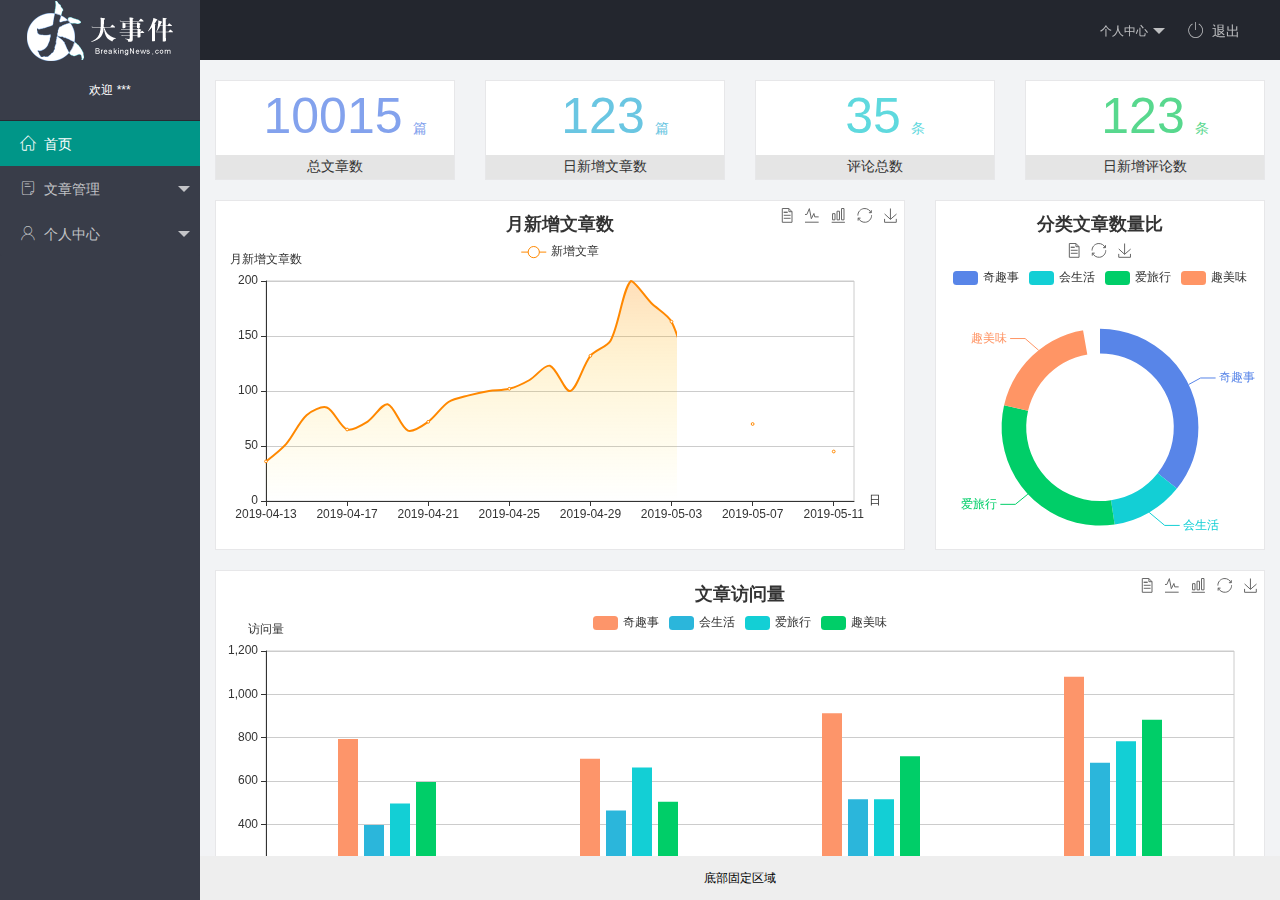
==== index.html @ 22b5d26d "完善了index.html" ====
<!DOCTYPE html>
<html lang="en">

<head>
    <meta charset="UTF-8" />
    <meta http-equiv="X-UA-Compatible" content="IE=edge" />
    <meta name="viewport" content="width=device-width, initial-scale=1.0" />
    <title>Document</title>
    <link rel="stylesheet" href="/assets/lib/layui/css/layui.css" />
    <link rel="stylesheet" href="./assets/css/index.css">
    <link rel="stylesheet" href="./assets/fonts/iconfont.css">
</head>

<body>
    <div class="layui-layout layui-layout-admin">
        <div class="layui-header">
            <div class="layui-logo layui-hide-xs layui-bg-black">
                <img src="/assets/images/logo.png" alt="" />
            </div>

            <ul class="layui-nav layui-layout-right">
                <li class="layui-nav-item layui-hide layui-show-md-inline-block">
                    
                    <!-- 右侧导航栏上面头像 -->
                    <a href="javascript:;" class="userinfo">
                        <!-- <img src="http://t.cn/RCzsdCq" class="layui-nav-img" />
                        <span class="text-avatar">A</span> -->
                        个人中心
                    </a>
                    <dl class="layui-nav-child">
                        <dd><a href="">基本资料</a></dd>
                        <dd><a href="">更换头像</a></dd>
                        <dd><a href="">重置密码</a></dd>
                    </dl>
                </li>

                <li class="layui-nav-item" lay-header-event="menuRight" lay-unselect>
                    <a href="javascript:;" id="btnLogout"><span class="iconfont icon-tuichu"></span>退出</a>
                </li>
            </ul>
        </div>

        <div class="layui-side layui-bg-black">
            <div class="layui-side-scroll">
                <!-- 左侧侧边栏上面头像 -->
                <div class="userinfo">
                    <!-- <img src="http://t.cn/RCzsdCq" class="layui-nav-img" /> -->
                    <!-- <span class="text-avatar">A</span> -->
                    <span id="welcome">欢迎 ***</span>
                </div>
                <!-- 左侧导航区域（可配合layui已有的垂直导航） -->
                <ul class="layui-nav layui-nav-tree" lay-shrink="all">
                    <li class="layui-nav-item layui-this">
                        <a href="/home/dashboard.html" target="fm"><span class="iconfont icon-home"></span>首页</a>
                    </li>
                    <li class="layui-nav-item">
                        <a class="" href="javascript:;"><span class="iconfont icon-16"></span>文章管理</a>
                        <dl class="layui-nav-child">
                            <dd><a href="javascript:;"><i class="layui-icon layui-icon-app"></i>文章类别</a></dd>
                            <dd><a href="javascript:;"><i class="layui-icon layui-icon-app"></i>文章列表</a></dd>
                            <dd><a href="javascript:;"><i class="layui-icon layui-icon-app"></i>发布文章</a></dd>
                        </dl>
                    </li>
                    <li class="layui-nav-item">
                        <a href="javascript:;"><span class="iconfont icon-user"></span>个人中心</a>
                        <dl class="layui-nav-child">
                            <dd><a href="javascript:;"><i class="layui-icon layui-icon-app"></i>基本资料</a></dd>
                            <dd><a href="javascript:;"><i class="layui-icon layui-icon-app"></i>更换头像</a></dd>
                            <dd><a href="javascript:;"><i class="layui-icon layui-icon-app"></i>重置密码</a></dd>
                        </dl>
                    </li>
                </ul>
            </div>
        </div>

        <div class="layui-body">
            <!-- 内容主体区域 -->
            <iframe name="fm" src="/home/dashboard.html" frameborder="0"></iframe>
        </div>

        <div class="layui-footer">
            <!-- 底部固定区域 -->
            底部固定区域
        </div>
    </div>
    <script src="/assets/lib/layui/layui.all.js"></script>
    <!-- 导入 jQuery -->
    <script src="/assets/lib/jquery.js"></script>
    
    <!-- 导入自己封装的 baseAPI -->
    <script src="/assets/js/baseAPI.js"></script>
    
    <!-- 导入自己的 js 文件 -->
    <script src="/assets/js/index.js"></script>
</body>

</html>
---- assets/lib/layui/css/layui.css ----
/** layui-v2.5.5 MIT License By https://www.layui.com */
 .layui-inline,img{display:inline-block;vertical-align:middle}h1,h2,h3,h4,h5,h6{font-weight:400}.layui-edge,.layui-header,.layui-inline,.layui-main{position:relative}.layui-body,.layui-edge,.layui-elip{overflow:hidden}.layui-btn,.layui-edge,.layui-inline,img{vertical-align:middle}.layui-btn,.layui-disabled,.layui-icon,.layui-unselect{-moz-user-select:none;-webkit-user-select:none;-ms-user-select:none}.layui-elip,.layui-form-checkbox span,.layui-form-pane .layui-form-label{text-overflow:ellipsis;white-space:nowrap}.layui-breadcrumb,.layui-tree-btnGroup{visibility:hidden}blockquote,body,button,dd,div,dl,dt,form,h1,h2,h3,h4,h5,h6,input,li,ol,p,pre,td,textarea,th,ul{margin:0;padding:0;-webkit-tap-highlight-color:rgba(0,0,0,0)}a:active,a:hover{outline:0}img{border:none}li{list-style:none}table{border-collapse:collapse;border-spacing:0}h4,h5,h6{font-size:100%}button,input,optgroup,option,select,textarea{font-family:inherit;font-size:inherit;font-style:inherit;font-weight:inherit;outline:0}pre{white-space:pre-wrap;white-space:-moz-pre-wrap;white-space:-pre-wrap;white-space:-o-pre-wrap;word-wrap:break-word}body{line-height:24px;font:14px Helvetica Neue,Helvetica,PingFang SC,Tahoma,Arial,sans-serif}hr{height:1px;margin:10px 0;border:0;clear:both}a{color:#333;text-decoration:none}a:hover{color:#777}a cite{font-style:normal;*cursor:pointer}.layui-border-box,.layui-border-box *{box-sizing:border-box}.layui-box,.layui-box *{box-sizing:content-box}.layui-clear{clear:both;*zoom:1}.layui-clear:after{content:'\20';clear:both;*zoom:1;display:block;height:0}.layui-inline{*display:inline;*zoom:1}.layui-edge{display:inline-block;width:0;height:0;border-width:6px;border-style:dashed;border-color:transparent}.layui-edge-top{top:-4px;border-bottom-color:#999;border-bottom-style:solid}.layui-edge-right{border-left-color:#999;border-left-style:solid}.layui-edge-bottom{top:2px;border-top-color:#999;border-top-style:solid}.layui-edge-left{border-right-color:#999;border-right-style:solid}.layui-disabled,.layui-disabled:hover{color:#d2d2d2!important;cursor:not-allowed!important}.layui-circle{border-radius:100%}.layui-show{display:block!important}.layui-hide{display:none!important}@font-face{font-family:layui-icon;src:url(../font/iconfont.eot?v=250);src:url(../font/iconfont.eot?v=250#iefix) format('embedded-opentype'),url(../font/iconfont.woff2?v=250) format('woff2'),url(../font/iconfont.woff?v=250) format('woff'),url(../font/iconfont.ttf?v=250) format('truetype'),url(../font/iconfont.svg?v=250#layui-icon) format('svg')}.layui-icon{font-family:layui-icon!important;font-size:16px;font-style:normal;-webkit-font-smoothing:antialiased;-moz-osx-font-smoothing:grayscale}.layui-icon-reply-fill:before{content:"\e611"}.layui-icon-set-fill:before{content:"\e614"}.layui-icon-menu-fill:before{content:"\e60f"}.layui-icon-search:before{content:"\e615"}.layui-icon-share:before{content:"\e641"}.layui-icon-set-sm:before{content:"\e620"}.layui-icon-engine:before{content:"\e628"}.layui-icon-close:before{content:"\1006"}.layui-icon-close-fill:before{content:"\1007"}.layui-icon-chart-screen:before{content:"\e629"}.layui-icon-star:before{content:"\e600"}.layui-icon-circle-dot:before{content:"\e617"}.layui-icon-chat:before{content:"\e606"}.layui-icon-release:before{content:"\e609"}.layui-icon-list:before{content:"\e60a"}.layui-icon-chart:before{content:"\e62c"}.layui-icon-ok-circle:before{content:"\1005"}.layui-icon-layim-theme:before{content:"\e61b"}.layui-icon-table:before{content:"\e62d"}.layui-icon-right:before{content:"\e602"}.layui-icon-left:before{content:"\e603"}.layui-icon-cart-simple:before{content:"\e698"}.layui-icon-face-cry:before{content:"\e69c"}.layui-icon-face-smile:before{content:"\e6af"}.layui-icon-survey:before{content:"\e6b2"}.layui-icon-tree:before{content:"\e62e"}.layui-icon-upload-circle:before{content:"\e62f"}.layui-icon-add-circle:before{content:"\e61f"}.layui-icon-download-circle:before{content:"\e601"}.layui-icon-templeate-1:before{content:"\e630"}.layui-icon-util:before{content:"\e631"}.layui-icon-face-surprised:before{content:"\e664"}.layui-icon-edit:before{content:"\e642"}.layui-icon-speaker:before{content:"\e645"}.layui-icon-down:before{content:"\e61a"}.layui-icon-file:before{content:"\e621"}.layui-icon-layouts:before{content:"\e632"}.layui-icon-rate-half:before{content:"\e6c9"}.layui-icon-add-circle-fine:before{content:"\e608"}.layui-icon-prev-circle:before{content:"\e633"}.layui-icon-read:before{content:"\e705"}.layui-icon-404:before{content:"\e61c"}.layui-icon-carousel:before{content:"\e634"}.layui-icon-help:before{content:"\e607"}.layui-icon-code-circle:before{content:"\e635"}.layui-icon-water:before{content:"\e636"}.layui-icon-username:before{content:"\e66f"}.layui-icon-find-fill:before{content:"\e670"}.layui-icon-about:before{content:"\e60b"}.layui-icon-location:before{content:"\e715"}.layui-icon-up:before{content:"\e619"}.layui-icon-pause:before{content:"\e651"}.layui-icon-date:before{content:"\e637"}.layui-icon-layim-uploadfile:before{content:"\e61d"}.layui-icon-delete:before{content:"\e640"}.layui-icon-play:before{content:"\e652"}.layui-icon-top:before{content:"\e604"}.layui-icon-friends:before{content:"\e612"}.layui-icon-refresh-3:before{content:"\e9aa"}.layui-icon-ok:before{content:"\e605"}.layui-icon-layer:before{content:"\e638"}.layui-icon-face-smile-fine:before{content:"\e60c"}.layui-icon-dollar:before{content:"\e659"}.layui-icon-group:before{content:"\e613"}.layui-icon-layim-download:before{content:"\e61e"}.layui-icon-picture-fine:before{content:"\e60d"}.layui-icon-link:before{content:"\e64c"}.layui-icon-diamond:before{content:"\e735"}.layui-icon-log:before{content:"\e60e"}.layui-icon-rate-solid:before{content:"\e67a"}.layui-icon-fonts-del:before{content:"\e64f"}.layui-icon-unlink:before{content:"\e64d"}.layui-icon-fonts-clear:before{content:"\e639"}.layui-icon-triangle-r:before{content:"\e623"}.layui-icon-circle:before{content:"\e63f"}.layui-icon-radio:before{content:"\e643"}.layui-icon-align-center:before{content:"\e647"}.layui-icon-align-right:before{content:"\e648"}.layui-icon-align-left:before{content:"\e649"}.layui-icon-loading-1:before{content:"\e63e"}.layui-icon-return:before{content:"\e65c"}.layui-icon-fonts-strong:before{content:"\e62b"}.layui-icon-upload:before{content:"\e67c"}.layui-icon-dialogue:before{content:"\e63a"}.layui-icon-video:before{content:"\e6ed"}.layui-icon-headset:before{content:"\e6fc"}.layui-icon-cellphone-fine:before{content:"\e63b"}.layui-icon-add-1:before{content:"\e654"}.layui-icon-face-smile-b:before{content:"\e650"}.layui-icon-fonts-html:before{content:"\e64b"}.layui-icon-form:before{content:"\e63c"}.layui-icon-cart:before{content:"\e657"}.layui-icon-camera-fill:before{content:"\e65d"}.layui-icon-tabs:before{content:"\e62a"}.layui-icon-fonts-code:before{content:"\e64e"}.layui-icon-fire:before{content:"\e756"}.layui-icon-set:before{content:"\e716"}.layui-icon-fonts-u:before{content:"\e646"}.layui-icon-triangle-d:before{content:"\e625"}.layui-icon-tips:before{content:"\e702"}.layui-icon-picture:before{content:"\e64a"}.layui-icon-more-vertical:before{content:"\e671"}.layui-icon-flag:before{content:"\e66c"}.layui-icon-loading:before{content:"\e63d"}.layui-icon-fonts-i:before{content:"\e644"}.layui-icon-refresh-1:before{content:"\e666"}.layui-icon-rmb:before{content:"\e65e"}.layui-icon-home:before{content:"\e68e"}.layui-icon-user:before{content:"\e770"}.layui-icon-notice:before{content:"\e667"}.layui-icon-login-weibo:before{content:"\e675"}.layui-icon-voice:before{content:"\e688"}.layui-icon-upload-drag:before{content:"\e681"}.layui-icon-login-qq:before{content:"\e676"}.layui-icon-snowflake:before{content:"\e6b1"}.layui-icon-file-b:before{content:"\e655"}.layui-icon-template:before{content:"\e663"}.layui-icon-auz:before{content:"\e672"}.layui-icon-console:before{content:"\e665"}.layui-icon-app:before{content:"\e653"}.layui-icon-prev:before{content:"\e65a"}.layui-icon-website:before{content:"\e7ae"}.layui-icon-next:before{content:"\e65b"}.layui-icon-component:before{content:"\e857"}.layui-icon-more:before{content:"\e65f"}.layui-icon-login-wechat:before{content:"\e677"}.layui-icon-shrink-right:before{content:"\e668"}.layui-icon-spread-left:before{content:"\e66b"}.layui-icon-camera:before{content:"\e660"}.layui-icon-note:before{content:"\e66e"}.layui-icon-refresh:before{content:"\e669"}.layui-icon-female:before{content:"\e661"}.layui-icon-male:before{content:"\e662"}.layui-icon-password:before{content:"\e673"}.layui-icon-senior:before{content:"\e674"}.layui-icon-theme:before{content:"\e66a"}.layui-icon-tread:before{content:"\e6c5"}.layui-icon-praise:before{content:"\e6c6"}.layui-icon-star-fill:before{content:"\e658"}.layui-icon-rate:before{content:"\e67b"}.layui-icon-template-1:before{content:"\e656"}.layui-icon-vercode:before{content:"\e679"}.layui-icon-cellphone:before{content:"\e678"}.layui-icon-screen-full:before{content:"\e622"}.layui-icon-screen-restore:before{content:"\e758"}.layui-icon-cols:before{content:"\e610"}.layui-icon-export:before{content:"\e67d"}.layui-icon-print:before{content:"\e66d"}.layui-icon-slider:before{content:"\e714"}.layui-icon-addition:before{content:"\e624"}.layui-icon-subtraction:before{content:"\e67e"}.layui-icon-service:before{content:"\e626"}.layui-icon-transfer:before{content:"\e691"}.layui-main{width:1140px;margin:0 auto}.layui-header{z-index:1000;height:60px}.layui-header a:hover{transition:all .5s;-webkit-transition:all .5s}.layui-side{position:fixed;left:0;top:0;bottom:0;z-index:999;width:200px;overflow-x:hidden}.layui-side-scroll{position:relative;width:220px;height:100%;overflow-x:hidden}.layui-body{position:absolute;left:200px;right:0;top:0;bottom:0;z-index:998;width:auto;overflow-y:auto;box-sizing:border-box}.layui-layout-body{overflow:hidden}.layui-layout-admin .layui-header{background-color:#23262E}.layui-layout-admin .layui-side{top:60px;width:200px;overflow-x:hidden}.layui-layout-admin .layui-body{position:fixed;top:60px;bottom:44px}.layui-layout-admin .layui-main{width:auto;margin:0 15px}.layui-layout-admin .layui-footer{position:fixed;left:200px;right:0;bottom:0;height:44px;line-height:44px;padding:0 15px;background-color:#eee}.layui-layout-admin .layui-logo{position:absolute;left:0;top:0;width:200px;height:100%;line-height:60px;text-align:center;color:#009688;font-size:16px}.layui-layout-admin .layui-header .layui-nav{background:0 0}.layui-layout-left{position:absolute!important;left:200px;top:0}.layui-layout-right{position:absolute!important;right:0;top:0}.layui-container{position:relative;margin:0 auto;padding:0 15px;box-sizing:border-box}.layui-fluid{position:relative;margin:0 auto;padding:0 15px}.layui-row:after,.layui-row:before{content:'';display:block;clear:both}.layui-col-lg1,.layui-col-lg10,.layui-col-lg11,.layui-col-lg12,.layui-col-lg2,.layui-col-lg3,.layui-col-lg4,.layui-col-lg5,.layui-col-lg6,.layui-col-lg7,.layui-col-lg8,.layui-col-lg9,.layui-col-md1,.layui-col-md10,.layui-col-md11,.layui-col-md12,.layui-col-md2,.layui-col-md3,.layui-col-md4,.layui-col-md5,.layui-col-md6,.layui-col-md7,.layui-col-md8,.layui-col-md9,.layui-col-sm1,.layui-col-sm10,.layui-col-sm11,.layui-col-sm12,.layui-col-sm2,.layui-col-sm3,.layui-col-sm4,.layui-col-sm5,.layui-col-sm6,.layui-col-sm7,.layui-col-sm8,.layui-col-sm9,.layui-col-xs1,.layui-col-xs10,.layui-col-xs11,.layui-col-xs12,.layui-col-xs2,.layui-col-xs3,.layui-col-xs4,.layui-col-xs5,.layui-col-xs6,.layui-col-xs7,.layui-col-xs8,.layui-col-xs9{position:relative;display:block;box-sizing:border-box}.layui-col-xs1,.layui-col-xs10,.layui-col-xs11,.layui-col-xs12,.layui-col-xs2,.layui-col-xs3,.layui-col-xs4,.layui-col-xs5,.layui-col-xs6,.layui-col-xs7,.layui-col-xs8,.layui-col-xs9{float:left}.layui-col-xs1{width:8.33333333%}.layui-col-xs2{width:16.66666667%}.layui-col-xs3{width:25%}.layui-col-xs4{width:33.33333333%}.layui-col-xs5{width:41.66666667%}.layui-col-xs6{width:50%}.layui-col-xs7{width:58.33333333%}.layui-col-xs8{width:66.66666667%}.layui-col-xs9{width:75%}.layui-col-xs10{width:83.33333333%}.layui-col-xs11{width:91.66666667%}.layui-col-xs12{width:100%}.layui-col-xs-offset1{margin-left:8.33333333%}.layui-col-xs-offset2{margin-left:16.66666667%}.layui-col-xs-offset3{margin-left:25%}.layui-col-xs-offset4{margin-left:33.33333333%}.layui-col-xs-offset5{margin-left:41.66666667%}.layui-col-xs-offset6{margin-left:50%}.layui-col-xs-offset7{margin-left:58.33333333%}.layui-col-xs-offset8{margin-left:66.66666667%}.layui-col-xs-offset9{margin-left:75%}.layui-col-xs-offset10{margin-left:83.33333333%}.layui-col-xs-offset11{margin-left:91.66666667%}.layui-col-xs-offset12{margin-left:100%}@media screen and (max-width:768px){.layui-hide-xs{display:none!important}.layui-show-xs-block{display:block!important}.layui-show-xs-inline{display:inline!important}.layui-show-xs-inline-block{display:inline-block!important}}@media screen and (min-width:768px){.layui-container{width:750px}.layui-hide-sm{display:none!important}.layui-show-sm-block{display:block!important}.layui-show-sm-inline{display:inline!important}.layui-show-sm-inline-block{display:inline-block!important}.layui-col-sm1,.layui-col-sm10,.layui-col-sm11,.layui-col-sm12,.layui-col-sm2,.layui-col-sm3,.layui-col-sm4,.layui-col-sm5,.layui-col-sm6,.layui-col-sm7,.layui-col-sm8,.layui-col-sm9{float:left}.layui-col-sm1{width:8.33333333%}.layui-col-sm2{width:16.66666667%}.layui-col-sm3{width:25%}.layui-col-sm4{width:33.33333333%}.layui-col-sm5{width:41.66666667%}.layui-col-sm6{width:50%}.layui-col-sm7{width:58.33333333%}.layui-col-sm8{width:66.66666667%}.layui-col-sm9{width:75%}.layui-col-sm10{width:83.33333333%}.layui-col-sm11{width:91.66666667%}.layui-col-sm12{width:100%}.layui-col-sm-offset1{margin-left:8.33333333%}.layui-col-sm-offset2{margin-left:16.66666667%}.layui-col-sm-offset3{margin-left:25%}.layui-col-sm-offset4{margin-left:33.33333333%}.layui-col-sm-offset5{margin-left:41.66666667%}.layui-col-sm-offset6{margin-left:50%}.layui-col-sm-offset7{margin-left:58.33333333%}.layui-col-sm-offset8{margin-left:66.66666667%}.layui-col-sm-offset9{margin-left:75%}.layui-col-sm-offset10{margin-left:83.33333333%}.layui-col-sm-offset11{margin-left:91.66666667%}.layui-col-sm-offset12{margin-left:100%}}@media screen and (min-width:992px){.layui-container{width:970px}.layui-hide-md{display:none!important}.layui-show-md-block{display:block!important}.layui-show-md-inline{display:inline!important}.layui-show-md-inline-block{display:inline-block!important}.layui-col-md1,.layui-col-md10,.layui-col-md11,.layui-col-md12,.layui-col-md2,.layui-col-md3,.layui-col-md4,.layui-col-md5,.layui-col-md6,.layui-col-md7,.layui-col-md8,.layui-col-md9{float:left}.layui-col-md1{width:8.33333333%}.layui-col-md2{width:16.66666667%}.layui-col-md3{width:25%}.layui-col-md4{width:33.33333333%}.layui-col-md5{width:41.66666667%}.layui-col-md6{width:50%}.layui-col-md7{width:58.33333333%}.layui-col-md8{width:66.66666667%}.layui-col-md9{width:75%}.layui-col-md10{width:83.33333333%}.layui-col-md11{width:91.66666667%}.layui-col-md12{width:100%}.layui-col-md-offset1{margin-left:8.33333333%}.layui-col-md-offset2{margin-left:16.66666667%}.layui-col-md-offset3{margin-left:25%}.layui-col-md-offset4{margin-left:33.33333333%}.layui-col-md-offset5{margin-left:41.66666667%}.layui-col-md-offset6{margin-left:50%}.layui-col-md-offset7{margin-left:58.33333333%}.layui-col-md-offset8{margin-left:66.66666667%}.layui-col-md-offset9{margin-left:75%}.layui-col-md-offset10{margin-left:83.33333333%}.layui-col-md-offset11{margin-left:91.66666667%}.layui-col-md-offset12{margin-left:100%}}@media screen and (min-width:1200px){.layui-container{width:1170px}.layui-hide-lg{display:none!important}.layui-show-lg-block{display:block!important}.layui-show-lg-inline{display:inline!important}.layui-show-lg-inline-block{display:inline-block!important}.layui-col-lg1,.layui-col-lg10,.layui-col-lg11,.layui-col-lg12,.layui-col-lg2,.layui-col-lg3,.layui-col-lg4,.layui-col-lg5,.layui-col-lg6,.layui-col-lg7,.layui-col-lg8,.layui-col-lg9{float:left}.layui-col-lg1{width:8.33333333%}.layui-col-lg2{width:16.66666667%}.layui-col-lg3{width:25%}.layui-col-lg4{width:33.33333333%}.layui-col-lg5{width:41.66666667%}.layui-col-lg6{width:50%}.layui-col-lg7{width:58.33333333%}.layui-col-lg8{width:66.66666667%}.layui-col-lg9{width:75%}.layui-col-lg10{width:83.33333333%}.layui-col-lg11{width:91.66666667%}.layui-col-lg12{width:100%}.layui-col-lg-offset1{margin-left:8.33333333%}.layui-col-lg-offset2{margin-left:16.66666667%}.layui-col-lg-offset3{margin-left:25%}.layui-col-lg-offset4{margin-left:33.33333333%}.layui-col-lg-offset5{margin-left:41.66666667%}.layui-col-lg-offset6{margin-left:50%}.layui-col-lg-offset7{margin-left:58.33333333%}.layui-col-lg-offset8{margin-left:66.66666667%}.layui-col-lg-offset9{margin-left:75%}.layui-col-lg-offset10{margin-left:83.33333333%}.layui-col-lg-offset11{margin-left:91.66666667%}.layui-col-lg-offset12{margin-left:100%}}.layui-col-space1{margin:-.5px}.layui-col-space1>*{padding:.5px}.layui-col-space3{margin:-1.5px}.layui-col-space3>*{padding:1.5px}.layui-col-space5{margin:-2.5px}.layui-col-space5>*{padding:2.5px}.layui-col-space8{margin:-3.5px}.layui-col-space8>*{padding:3.5px}.layui-col-space10{margin:-5px}.layui-col-space10>*{padding:5px}.layui-col-space12{margin:-6px}.layui-col-space12>*{padding:6px}.layui-col-space15{margin:-7.5px}.layui-col-space15>*{padding:7.5px}.layui-col-space18{margin:-9px}.layui-col-space18>*{padding:9px}.layui-col-space20{margin:-10px}.layui-col-space20>*{padding:10px}.layui-col-space22{margin:-11px}.layui-col-space22>*{padding:11px}.layui-col-space25{margin:-12.5px}.layui-col-space25>*{padding:12.5px}.layui-col-space30{margin:-15px}.layui-col-space30>*{padding:15px}.layui-btn,.layui-input,.layui-select,.layui-textarea,.layui-upload-button{outline:0;-webkit-appearance:none;transition:all .3s;-webkit-transition:all .3s;box-sizing:border-box}.layui-elem-quote{margin-bottom:10px;padding:15px;line-height:22px;border-left:5px solid #009688;border-radius:0 2px 2px 0;background-color:#f2f2f2}.layui-quote-nm{border-style:solid;border-width:1px 1px 1px 5px;background:0 0}.layui-elem-field{margin-bottom:10px;padding:0;border-width:1px;border-style:solid}.layui-elem-field legend{margin-left:20px;padding:0 10px;font-size:20px;font-weight:300}.layui-field-title{margin:10px 0 20px;border-width:1px 0 0}.layui-field-box{padding:10px 15px}.layui-field-title .layui-field-box{padding:10px 0}.layui-progress{position:relative;height:6px;border-radius:20px;background-color:#e2e2e2}.layui-progress-bar{position:absolute;left:0;top:0;width:0;max-width:100%;height:6px;border-radius:20px;text-align:right;background-color:#5FB878;transition:all .3s;-webkit-transition:all .3s}.layui-progress-big,.layui-progress-big .layui-progress-bar{height:18px;line-height:18px}.layui-progress-text{position:relative;top:-20px;line-height:18px;font-size:12px;color:#666}.layui-progress-big .layui-progress-text{position:static;padding:0 10px;color:#fff}.layui-collapse{border-width:1px;border-style:solid;border-radius:2px}.layui-colla-content,.layui-colla-item{border-top-width:1px;border-top-style:solid}.layui-colla-item:first-child{border-top:none}.layui-colla-title{position:relative;height:42px;line-height:42px;padding:0 15px 0 35px;color:#333;background-color:#f2f2f2;cursor:pointer;font-size:14px;overflow:hidden}.layui-colla-content{display:none;padding:10px 15px;line-height:22px;color:#666}.layui-colla-icon{position:absolute;left:15px;top:0;font-size:14px}.layui-card{margin-bottom:15px;border-radius:2px;background-color:#fff;box-shadow:0 1px 2px 0 rgba(0,0,0,.05)}.layui-card:last-child{margin-bottom:0}.layui-card-header{position:relative;height:42px;line-height:42px;padding:0 15px;border-bottom:1px solid #f6f6f6;color:#333;border-radius:2px 2px 0 0;font-size:14px}.layui-bg-black,.layui-bg-blue,.layui-bg-cyan,.layui-bg-green,.layui-bg-orange,.layui-bg-red{color:#fff!important}.layui-card-body{position:relative;padding:10px 15px;line-height:24px}.layui-card-body[pad15]{padding:15px}.layui-card-body[pad20]{padding:20px}.layui-card-body .layui-table{margin:5px 0}.layui-card .layui-tab{margin:0}.layui-panel-window{position:relative;padding:15px;border-radius:0;border-top:5px solid #E6E6E6;background-color:#fff}.layui-auxiliar-moving{position:fixed;left:0;right:0;top:0;bottom:0;width:100%;height:100%;background:0 0;z-index:9999999999}.layui-form-label,.layui-form-mid,.layui-form-select,.layui-input-block,.layui-input-inline,.layui-textarea{position:relative}.layui-bg-red{background-color:#FF5722!important}.layui-bg-orange{background-color:#FFB800!important}.layui-bg-green{background-color:#009688!important}.layui-bg-cyan{background-color:#2F4056!important}.layui-bg-blue{background-color:#1E9FFF!important}.layui-bg-black{background-color:#393D49!important}.layui-bg-gray{background-color:#eee!important;color:#666!important}.layui-badge-rim,.layui-colla-content,.layui-colla-item,.layui-collapse,.layui-elem-field,.layui-form-pane .layui-form-item[pane],.layui-form-pane .layui-form-label,.layui-input,.layui-layedit,.layui-layedit-tool,.layui-quote-nm,.layui-select,.layui-tab-bar,.layui-tab-card,.layui-tab-title,.layui-tab-title .layui-this:after,.layui-textarea{border-color:#e6e6e6}.layui-timeline-item:before,hr{background-color:#e6e6e6}.layui-text{line-height:22px;font-size:14px;color:#666}.layui-text h1,.layui-text h2,.layui-text h3{font-weight:500;color:#333}.layui-text h1{font-size:30px}.layui-text h2{font-size:24px}.layui-text h3{font-size:18px}.layui-text a:not(.layui-btn){color:#01AAED}.layui-text a:not(.layui-btn):hover{text-decoration:underline}.layui-text ul{padding:5px 0 5px 15px}.layui-text ul li{margin-top:5px;list-style-type:disc}.layui-text em,.layui-word-aux{color:#999!important;padding:0 5px!important}.layui-btn{display:inline-block;height:38px;line-height:38px;padding:0 18px;background-color:#009688;color:#fff;white-space:nowrap;text-align:center;font-size:14px;border:none;border-radius:2px;cursor:pointer}.layui-btn:hover{opacity:.8;filter:alpha(opacity=80);color:#fff}.layui-btn:active{opacity:1;filter:alpha(opacity=100)}.layui-btn+.layui-btn{margin-left:10px}.layui-btn-container{font-size:0}.layui-btn-container .layui-btn{margin-right:10px;margin-bottom:10px}.layui-btn-container .layui-btn+.layui-btn{margin-left:0}.layui-table .layui-btn-container .layui-btn{margin-bottom:9px}.layui-btn-radius{border-radius:100px}.layui-btn .layui-icon{margin-right:3px;font-size:18px;vertical-align:bottom;vertical-align:middle\9}.layui-btn-primary{border:1px solid #C9C9C9;background-color:#fff;color:#555}.layui-btn-primary:hover{border-color:#009688;color:#333}.layui-btn-normal{background-color:#1E9FFF}.layui-btn-warm{background-color:#FFB800}.layui-btn-danger{background-color:#FF5722}.layui-btn-checked{background-color:#5FB878}.layui-btn-disabled,.layui-btn-disabled:active,.layui-btn-disabled:hover{border:1px solid #e6e6e6;background-color:#FBFBFB;color:#C9C9C9;cursor:not-allowed;opacity:1}.layui-btn-lg{height:44px;line-height:44px;padding:0 25px;font-size:16px}.layui-btn-sm{height:30px;line-height:30px;padding:0 10px;font-size:12px}.layui-btn-sm i{font-size:16px!important}.layui-btn-xs{height:22px;line-height:22px;padding:0 5px;font-size:12px}.layui-btn-xs i{font-size:14px!important}.layui-btn-group{display:inline-block;vertical-align:middle;font-size:0}.layui-btn-group .layui-btn{margin-left:0!important;margin-right:0!important;border-left:1px solid rgba(255,255,255,.5);border-radius:0}.layui-btn-group .layui-btn-primary{border-left:none}.layui-btn-group .layui-btn-primary:hover{border-color:#C9C9C9;color:#009688}.layui-btn-group .layui-btn:first-child{border-left:none;border-radius:2px 0 0 2px}.layui-btn-group .layui-btn-primary:first-child{border-left:1px solid #c9c9c9}.layui-btn-group .layui-btn:last-child{border-radius:0 2px 2px 0}.layui-btn-group .layui-btn+.layui-btn{margin-left:0}.layui-btn-group+.layui-btn-group{margin-left:10px}.layui-btn-fluid{width:100%}.layui-input,.layui-select,.layui-textarea{height:38px;line-height:1.3;line-height:38px\9;border-width:1px;border-style:solid;background-color:#fff;border-radius:2px}.layui-input::-webkit-input-placeholder,.layui-select::-webkit-input-placeholder,.layui-textarea::-webkit-input-placeholder{line-height:1.3}.layui-input,.layui-textarea{display:block;width:100%;padding-left:10px}.layui-input:hover,.layui-textarea:hover{border-color:#D2D2D2!important}.layui-input:focus,.layui-textarea:focus{border-color:#C9C9C9!important}.layui-textarea{min-height:100px;height:auto;line-height:20px;padding:6px 10px;resize:vertical}.layui-select{padding:0 10px}.layui-form input[type=checkbox],.layui-form input[type=radio],.layui-form select{display:none}.layui-form [lay-ignore]{display:initial}.layui-form-item{margin-bottom:15px;clear:both;*zoom:1}.layui-form-item:after{content:'\20';clear:both;*zoom:1;display:block;height:0}.layui-form-label{float:left;display:block;padding:9px 15px;width:80px;font-weight:400;line-height:20px;text-align:right}.layui-form-label-col{display:block;float:none;padding:9px 0;line-height:20px;text-align:left}.layui-form-item .layui-inline{margin-bottom:5px;margin-right:10px}.layui-input-block{margin-left:110px;min-height:36px}.layui-input-inline{display:inline-block;vertical-align:middle}.layui-form-item .layui-input-inline{float:left;width:190px;margin-right:10px}.layui-form-text .layui-input-inline{width:auto}.layui-form-mid{float:left;display:block;padding:9px 0!important;line-height:20px;margin-right:10px}.layui-form-danger+.layui-form-select .layui-input,.layui-form-danger:focus{border-color:#FF5722!important}.layui-form-select .layui-input{padding-right:30px;cursor:pointer}.layui-form-select .layui-edge{position:absolute;right:10px;top:50%;margin-top:-3px;cursor:pointer;border-width:6px;border-top-color:#c2c2c2;border-top-style:solid;transition:all .3s;-webkit-transition:all .3s}.layui-form-select dl{display:none;position:absolute;left:0;top:42px;padding:5px 0;z-index:899;min-width:100%;border:1px solid #d2d2d2;max-height:300px;overflow-y:auto;background-color:#fff;border-radius:2px;box-shadow:0 2px 4px rgba(0,0,0,.12);box-sizing:border-box}.layui-form-select dl dd,.layui-form-select dl dt{padding:0 10px;line-height:36px;white-space:nowrap;overflow:hidden;text-overflow:ellipsis}.layui-form-select dl dt{font-size:12px;color:#999}.layui-form-select dl dd{cursor:pointer}.layui-form-select dl dd:hover{background-color:#f2f2f2;-webkit-transition:.5s all;transition:.5s all}.layui-form-select .layui-select-group dd{padding-left:20px}.layui-form-select dl dd.layui-select-tips{padding-left:10px!important;color:#999}.layui-form-select dl dd.layui-this{background-color:#5FB878;color:#fff}.layui-form-checkbox,.layui-form-select dl dd.layui-disabled{background-color:#fff}.layui-form-selected dl{display:block}.layui-form-checkbox,.layui-form-checkbox *,.layui-form-switch{display:inline-block;vertical-align:middle}.layui-form-selected .layui-edge{margin-top:-9px;-webkit-transform:rotate(180deg);transform:rotate(180deg);margin-top:-3px\9}:root .layui-form-selected .layui-edge{margin-top:-9px\0/IE9}.layui-form-selectup dl{top:auto;bottom:42px}.layui-select-none{margin:5px 0;text-align:center;color:#999}.layui-select-disabled .layui-disabled{border-color:#eee!important}.layui-select-disabled .layui-edge{border-top-color:#d2d2d2}.layui-form-checkbox{position:relative;height:30px;line-height:30px;margin-right:10px;padding-right:30px;cursor:pointer;font-size:0;-webkit-transition:.1s linear;transition:.1s linear;box-sizing:border-box}.layui-form-checkbox span{padding:0 10px;height:100%;font-size:14px;border-radius:2px 0 0 2px;background-color:#d2d2d2;color:#fff;overflow:hidden}.layui-form-checkbox:hover span{background-color:#c2c2c2}.layui-form-checkbox i{position:absolute;right:0;top:0;width:30px;height:28px;border:1px solid #d2d2d2;border-left:none;border-radius:0 2px 2px 0;color:#fff;font-size:20px;text-align:center}.layui-form-checkbox:hover i{border-color:#c2c2c2;color:#c2c2c2}.layui-form-checked,.layui-form-checked:hover{border-color:#5FB878}.layui-form-checked span,.layui-form-checked:hover span{background-color:#5FB878}.layui-form-checked i,.layui-form-checked:hover i{color:#5FB878}.layui-form-item .layui-form-checkbox{margin-top:4px}.layui-form-checkbox[lay-skin=primary]{height:auto!important;line-height:normal!important;min-width:18px;min-height:18px;border:none!important;margin-right:0;padding-left:28px;padding-right:0;background:0 0}.layui-form-checkbox[lay-skin=primary] span{padding-left:0;padding-right:15px;line-height:18px;background:0 0;color:#666}.layui-form-checkbox[lay-skin=primary] i{right:auto;left:0;width:16px;height:16px;line-height:16px;border:1px solid #d2d2d2;font-size:12px;border-radius:2px;background-color:#fff;-webkit-transition:.1s linear;transition:.1s linear}.layui-form-checkbox[lay-skin=primary]:hover i{border-color:#5FB878;color:#fff}.layui-form-checked[lay-skin=primary] i{border-color:#5FB878!important;background-color:#5FB878;color:#fff}.layui-checkbox-disbaled[lay-skin=primary] span{background:0 0!important;color:#c2c2c2}.layui-checkbox-disbaled[lay-skin=primary]:hover i{border-color:#d2d2d2}.layui-form-item .layui-form-checkbox[lay-skin=primary]{margin-top:10px}.layui-form-switch{position:relative;height:22px;line-height:22px;min-width:35px;padding:0 5px;margin-top:8px;border:1px solid #d2d2d2;border-radius:20px;cursor:pointer;background-color:#fff;-webkit-transition:.1s linear;transition:.1s linear}.layui-form-switch i{position:absolute;left:5px;top:3px;width:16px;height:16px;border-radius:20px;background-color:#d2d2d2;-webkit-transition:.1s linear;transition:.1s linear}.layui-form-switch em{position:relative;top:0;width:25px;margin-left:21px;padding:0!important;text-align:center!important;color:#999!important;font-style:normal!important;font-size:12px}.layui-form-onswitch{border-color:#5FB878;background-color:#5FB878}.layui-checkbox-disbaled,.layui-checkbox-disbaled i{border-color:#e2e2e2!important}.layui-form-onswitch i{left:100%;margin-left:-21px;background-color:#fff}.layui-form-onswitch em{margin-left:5px;margin-right:21px;color:#fff!important}.layui-checkbox-disbaled span{background-color:#e2e2e2!important}.layui-checkbox-disbaled:hover i{color:#fff!important}[lay-radio]{display:none}.layui-form-radio,.layui-form-radio *{display:inline-block;vertical-align:middle}.layui-form-radio{line-height:28px;margin:6px 10px 0 0;padding-right:10px;cursor:pointer;font-size:0}.layui-form-radio *{font-size:14px}.layui-form-radio>i{margin-right:8px;font-size:22px;color:#c2c2c2}.layui-form-radio>i:hover,.layui-form-radioed>i{color:#5FB878}.layui-radio-disbaled>i{color:#e2e2e2!important}.layui-form-pane .layui-form-label{width:110px;padding:8px 15px;height:38px;line-height:20px;border-width:1px;border-style:solid;border-radius:2px 0 0 2px;text-align:center;background-color:#FBFBFB;overflow:hidden;box-sizing:border-box}.layui-form-pane .layui-input-inline{margin-left:-1px}.layui-form-pane .layui-input-block{margin-left:110px;left:-1px}.layui-form-pane .layui-input{border-radius:0 2px 2px 0}.layui-form-pane .layui-form-text .layui-form-label{float:none;width:100%;border-radius:2px;box-sizing:border-box;text-align:left}.layui-form-pane .layui-form-text .layui-input-inline{display:block;margin:0;top:-1px;clear:both}.layui-form-pane .layui-form-text .layui-input-block{margin:0;left:0;top:-1px}.layui-form-pane .layui-form-text .layui-textarea{min-height:100px;border-radius:0 0 2px 2px}.layui-form-pane .layui-form-checkbox{margin:4px 0 4px 10px}.layui-form-pane .layui-form-radio,.layui-form-pane .layui-form-switch{margin-top:6px;margin-left:10px}.layui-form-pane .layui-form-item[pane]{position:relative;border-width:1px;border-style:solid}.layui-form-pane .layui-form-item[pane] .layui-form-label{position:absolute;left:0;top:0;height:100%;border-width:0 1px 0 0}.layui-form-pane .layui-form-item[pane] .layui-input-inline{margin-left:110px}@media screen and (max-width:450px){.layui-form-item .layui-form-label{text-overflow:ellipsis;overflow:hidden;white-space:nowrap}.layui-form-item .layui-inline{display:block;margin-right:0;margin-bottom:20px;clear:both}.layui-form-item .layui-inline:after{content:'\20';clear:both;display:block;height:0}.layui-form-item .layui-input-inline{display:block;float:none;left:-3px;width:auto;margin:0 0 10px 112px}.layui-form-item .layui-input-inline+.layui-form-mid{margin-left:110px;top:-5px;padding:0}.layui-form-item .layui-form-checkbox{margin-right:5px;margin-bottom:5px}}.layui-layedit{border-width:1px;border-style:solid;border-radius:2px}.layui-layedit-tool{padding:3px 5px;border-bottom-width:1px;border-bottom-style:solid;font-size:0}.layedit-tool-fixed{position:fixed;top:0;border-top:1px solid #e2e2e2}.layui-layedit-tool .layedit-tool-mid,.layui-layedit-tool .layui-icon{display:inline-block;vertical-align:middle;text-align:center;font-size:14px}.layui-layedit-tool .layui-icon{position:relative;width:32px;height:30px;line-height:30px;margin:3px 5px;color:#777;cursor:pointer;border-radius:2px}.layui-layedit-tool .layui-icon:hover{color:#393D49}.layui-layedit-tool .layui-icon:active{color:#000}.layui-layedit-tool .layedit-tool-active{background-color:#e2e2e2;color:#000}.layui-layedit-tool .layui-disabled,.layui-layedit-tool .layui-disabled:hover{color:#d2d2d2;cursor:not-allowed}.layui-layedit-tool .layedit-tool-mid{width:1px;height:18px;margin:0 10px;background-color:#d2d2d2}.layedit-tool-html{width:50px!important;font-size:30px!important}.layedit-tool-b,.layedit-tool-code,.layedit-tool-help{font-size:16px!important}.layedit-tool-d,.layedit-tool-face,.layedit-tool-image,.layedit-tool-unlink{font-size:18px!important}.layedit-tool-image input{position:absolute;font-size:0;left:0;top:0;width:100%;height:100%;opacity:.01;filter:Alpha(opacity=1);cursor:pointer}.layui-layedit-iframe iframe{display:block;width:100%}#LAY_layedit_code{overflow:hidden}.layui-laypage{display:inline-block;*display:inline;*zoom:1;vertical-align:middle;margin:10px 0;font-size:0}.layui-laypage>a:first-child,.layui-laypage>a:first-child em{border-radius:2px 0 0 2px}.layui-laypage>a:last-child,.layui-laypage>a:last-child em{border-radius:0 2px 2px 0}.layui-laypage>:first-child{margin-left:0!important}.layui-laypage>:last-child{margin-right:0!important}.layui-laypage a,.layui-laypage button,.layui-laypage input,.layui-laypage select,.layui-laypage span{border:1px solid #e2e2e2}.layui-laypage a,.layui-laypage span{display:inline-block;*display:inline;*zoom:1;vertical-align:middle;padding:0 15px;height:28px;line-height:28px;margin:0 -1px 5px 0;background-color:#fff;color:#333;font-size:12px}.layui-flow-more a *,.layui-laypage input,.layui-table-view select[lay-ignore]{display:inline-block}.layui-laypage a:hover{color:#009688}.layui-laypage em{font-style:normal}.layui-laypage .layui-laypage-spr{color:#999;font-weight:700}.layui-laypage a{text-decoration:none}.layui-laypage .layui-laypage-curr{position:relative}.layui-laypage .layui-laypage-curr em{position:relative;color:#fff}.layui-laypage .layui-laypage-curr .layui-laypage-em{position:absolute;left:-1px;top:-1px;padding:1px;width:100%;height:100%;background-color:#009688}.layui-laypage-em{border-radius:2px}.layui-laypage-next em,.layui-laypage-prev em{font-family:Sim sun;font-size:16px}.layui-laypage .layui-laypage-count,.layui-laypage .layui-laypage-limits,.layui-laypage .layui-laypage-refresh,.layui-laypage .layui-laypage-skip{margin-left:10px;margin-right:10px;padding:0;border:none}.layui-laypage .layui-laypage-limits,.layui-laypage .layui-laypage-refresh{vertical-align:top}.layui-laypage .layui-laypage-refresh i{font-size:18px;cursor:pointer}.layui-laypage select{height:22px;padding:3px;border-radius:2px;cursor:pointer}.layui-laypage .layui-laypage-skip{height:30px;line-height:30px;color:#999}.layui-laypage button,.layui-laypage input{height:30px;line-height:30px;border-radius:2px;vertical-align:top;background-color:#fff;box-sizing:border-box}.layui-laypage input{width:40px;margin:0 10px;padding:0 3px;text-align:center}.layui-laypage input:focus,.layui-laypage select:focus{border-color:#009688!important}.layui-laypage button{margin-left:10px;padding:0 10px;cursor:pointer}.layui-table,.layui-table-view{margin:10px 0}.layui-flow-more{margin:10px 0;text-align:center;color:#999;font-size:14px}.layui-flow-more a{height:32px;line-height:32px}.layui-flow-more a *{vertical-align:top}.layui-flow-more a cite{padding:0 20px;border-radius:3px;background-color:#eee;color:#333;font-style:normal}.layui-flow-more a cite:hover{opacity:.8}.layui-flow-more a i{font-size:30px;color:#737383}.layui-table{width:100%;background-color:#fff;color:#666}.layui-table tr{transition:all .3s;-webkit-transition:all .3s}.layui-table th{text-align:left;font-weight:400}.layui-table tbody tr:hover,.layui-table thead tr,.layui-table-click,.layui-table-header,.layui-table-hover,.layui-table-mend,.layui-table-patch,.layui-table-tool,.layui-table-total,.layui-table-total tr,.layui-table[lay-even] tr:nth-child(even){background-color:#f2f2f2}.layui-table td,.layui-table th,.layui-table-col-set,.layui-table-fixed-r,.layui-table-grid-down,.layui-table-header,.layui-table-page,.layui-table-tips-main,.layui-table-tool,.layui-table-total,.layui-table-view,.layui-table[lay-skin=line],.layui-table[lay-skin=row]{border-width:1px;border-style:solid;border-color:#e6e6e6}.layui-table td,.layui-table th{position:relative;padding:9px 15px;min-height:20px;line-height:20px;font-size:14px}.layui-table[lay-skin=line] td,.layui-table[lay-skin=line] th{border-width:0 0 1px}.layui-table[lay-skin=row] td,.layui-table[lay-skin=row] th{border-width:0 1px 0 0}.layui-table[lay-skin=nob] td,.layui-table[lay-skin=nob] th{border:none}.layui-table img{max-width:100px}.layui-table[lay-size=lg] td,.layui-table[lay-size=lg] th{padding:15px 30px}.layui-table-view .layui-table[lay-size=lg] .layui-table-cell{height:40px;line-height:40px}.layui-table[lay-size=sm] td,.layui-table[lay-size=sm] th{font-size:12px;padding:5px 10px}.layui-table-view .layui-table[lay-size=sm] .layui-table-cell{height:20px;line-height:20px}.layui-table[lay-data]{display:none}.layui-table-box{position:relative;overflow:hidden}.layui-table-view .layui-table{position:relative;width:auto;margin:0}.layui-table-view .layui-table[lay-skin=line]{border-width:0 1px 0 0}.layui-table-view .layui-table[lay-skin=row]{border-width:0 0 1px}.layui-table-view .layui-table td,.layui-table-view .layui-table th{padding:5px 0;border-top:none;border-left:none}.layui-table-view .layui-table th.layui-unselect .layui-table-cell span{cursor:pointer}.layui-table-view .layui-table td{cursor:default}.layui-table-view .layui-table td[data-edit=text]{cursor:text}.layui-table-view .layui-form-checkbox[lay-skin=primary] i{width:18px;height:18px}.layui-table-view .layui-form-radio{line-height:0;padding:0}.layui-table-view .layui-form-radio>i{margin:0;font-size:20px}.layui-table-init{position:absolute;left:0;top:0;width:100%;height:100%;text-align:center;z-index:110}.layui-table-init .layui-icon{position:absolute;left:50%;top:50%;margin:-15px 0 0 -15px;font-size:30px;color:#c2c2c2}.layui-table-header{border-width:0 0 1px;overflow:hidden}.layui-table-header .layui-table{margin-bottom:-1px}.layui-table-tool .layui-inline[lay-event]{position:relative;width:26px;height:26px;padding:5px;line-height:16px;margin-right:10px;text-align:center;color:#333;border:1px solid #ccc;cursor:pointer;-webkit-transition:.5s all;transition:.5s all}.layui-table-tool .layui-inline[lay-event]:hover{border:1px solid #999}.layui-table-tool-temp{padding-right:120px}.layui-table-tool-self{position:absolute;right:17px;top:10px}.layui-table-tool .layui-table-tool-self .layui-inline[lay-event]{margin:0 0 0 10px}.layui-table-tool-panel{position:absolute;top:29px;left:-1px;padding:5px 0;min-width:150px;min-height:40px;border:1px solid #d2d2d2;text-align:left;overflow-y:auto;background-color:#fff;box-shadow:0 2px 4px rgba(0,0,0,.12)}.layui-table-cell,.layui-table-tool-panel li{overflow:hidden;text-overflow:ellipsis;white-space:nowrap}.layui-table-tool-panel li{padding:0 10px;line-height:30px;-webkit-transition:.5s all;transition:.5s all}.layui-table-tool-panel li .layui-form-checkbox[lay-skin=primary]{width:100%;padding-left:28px}.layui-table-tool-panel li:hover{background-color:#f2f2f2}.layui-table-tool-panel li .layui-form-checkbox[lay-skin=primary] i{position:absolute;left:0;top:0}.layui-table-tool-panel li .layui-form-checkbox[lay-skin=primary] span{padding:0}.layui-table-tool .layui-table-tool-self .layui-table-tool-panel{left:auto;right:-1px}.layui-table-col-set{position:absolute;right:0;top:0;width:20px;height:100%;border-width:0 0 0 1px;background-color:#fff}.layui-table-sort{width:10px;height:20px;margin-left:5px;cursor:pointer!important}.layui-table-sort .layui-edge{position:absolute;left:5px;border-width:5px}.layui-table-sort .layui-table-sort-asc{top:3px;border-top:none;border-bottom-style:solid;border-bottom-color:#b2b2b2}.layui-table-sort .layui-table-sort-asc:hover{border-bottom-color:#666}.layui-table-sort .layui-table-sort-desc{bottom:5px;border-bottom:none;border-top-style:solid;border-top-color:#b2b2b2}.layui-table-sort .layui-table-sort-desc:hover{border-top-color:#666}.layui-table-sort[lay-sort=asc] .layui-table-sort-asc{border-bottom-color:#000}.layui-table-sort[lay-sort=desc] .layui-table-sort-desc{border-top-color:#000}.layui-table-cell{height:28px;line-height:28px;padding:0 15px;position:relative;box-sizing:border-box}.layui-table-cell .layui-form-checkbox[lay-skin=primary]{top:-1px;padding:0}.layui-table-cell .layui-table-link{color:#01AAED}.laytable-cell-checkbox,.laytable-cell-numbers,.laytable-cell-radio,.laytable-cell-space{padding:0;text-align:center}.layui-table-body{position:relative;overflow:auto;margin-right:-1px;margin-bottom:-1px}.layui-table-body .layui-none{line-height:26px;padding:15px;text-align:center;color:#999}.layui-table-fixed{position:absolute;left:0;top:0;z-index:101}.layui-table-fixed .layui-table-body{overflow:hidden}.layui-table-fixed-l{box-shadow:0 -1px 8px rgba(0,0,0,.08)}.layui-table-fixed-r{left:auto;right:-1px;border-width:0 0 0 1px;box-shadow:-1px 0 8px rgba(0,0,0,.08)}.layui-table-fixed-r .layui-table-header{position:relative;overflow:visible}.layui-table-mend{position:absolute;right:-49px;top:0;height:100%;width:50px}.layui-table-tool{position:relative;z-index:890;width:100%;min-height:50px;line-height:30px;padding:10px 15px;border-width:0 0 1px}.layui-table-tool .layui-btn-container{margin-bottom:-10px}.layui-table-page,.layui-table-total{border-width:1px 0 0;margin-bottom:-1px;overflow:hidden}.layui-table-page{position:relative;width:100%;padding:7px 7px 0;height:41px;font-size:12px;white-space:nowrap}.layui-table-page>div{height:26px}.layui-table-page .layui-laypage{margin:0}.layui-table-page .layui-laypage a,.layui-table-page .layui-laypage span{height:26px;line-height:26px;margin-bottom:10px;border:none;background:0 0}.layui-table-page .layui-laypage a,.layui-table-page .layui-laypage span.layui-laypage-curr{padding:0 12px}.layui-table-page .layui-laypage span{margin-left:0;padding:0}.layui-table-page .layui-laypage .layui-laypage-prev{margin-left:-7px!important}.layui-table-page .layui-laypage .layui-laypage-curr .layui-laypage-em{left:0;top:0;padding:0}.layui-table-page .layui-laypage button,.layui-table-page .layui-laypage input{height:26px;line-height:26px}.layui-table-page .layui-laypage input{width:40px}.layui-table-page .layui-laypage button{padding:0 10px}.layui-table-page select{height:18px}.layui-table-patch .layui-table-cell{padding:0;width:30px}.layui-table-edit{position:absolute;left:0;top:0;width:100%;height:100%;padding:0 14px 1px;border-radius:0;box-shadow:1px 1px 20px rgba(0,0,0,.15)}.layui-table-edit:focus{border-color:#5FB878!important}select.layui-table-edit{padding:0 0 0 10px;border-color:#C9C9C9}.layui-table-view .layui-form-checkbox,.layui-table-view .layui-form-radio,.layui-table-view .layui-form-switch{top:0;margin:0;box-sizing:content-box}.layui-table-view .layui-form-checkbox{top:-1px;height:26px;line-height:26px}.layui-table-view .layui-form-checkbox i{height:26px}.layui-table-grid .layui-table-cell{overflow:visible}.layui-table-grid-down{position:absolute;top:0;right:0;width:26px;height:100%;padding:5px 0;border-width:0 0 0 1px;text-align:center;background-color:#fff;color:#999;cursor:pointer}.layui-table-grid-down .layui-icon{position:absolute;top:50%;left:50%;margin:-8px 0 0 -8px}.layui-table-grid-down:hover{background-color:#fbfbfb}body .layui-table-tips .layui-layer-content{background:0 0;padding:0;box-shadow:0 1px 6px rgba(0,0,0,.12)}.layui-table-tips-main{margin:-44px 0 0 -1px;max-height:150px;padding:8px 15px;font-size:14px;overflow-y:scroll;background-color:#fff;color:#666}.layui-table-tips-c{position:absolute;right:-3px;top:-13px;width:20px;height:20px;padding:3px;cursor:pointer;background-color:#666;border-radius:50%;color:#fff}.layui-table-tips-c:hover{background-color:#777}.layui-table-tips-c:before{position:relative;right:-2px}.layui-upload-file{display:none!important;opacity:.01;filter:Alpha(opacity=1)}.layui-upload-drag,.layui-upload-form,.layui-upload-wrap{display:inline-block}.layui-upload-list{margin:10px 0}.layui-upload-choose{padding:0 10px;color:#999}.layui-upload-drag{position:relative;padding:30px;border:1px dashed #e2e2e2;background-color:#fff;text-align:center;cursor:pointer;color:#999}.layui-upload-drag .layui-icon{font-size:50px;color:#009688}.layui-upload-drag[lay-over]{border-color:#009688}.layui-upload-iframe{position:absolute;width:0;height:0;border:0;visibility:hidden}.layui-upload-wrap{position:relative;vertical-align:middle}.layui-upload-wrap .layui-upload-file{display:block!important;position:absolute;left:0;top:0;z-index:10;font-size:100px;width:100%;height:100%;opacity:.01;filter:Alpha(opacity=1);cursor:pointer}.layui-transfer-active,.layui-transfer-box{display:inline-block;vertical-align:middle}.layui-transfer-box,.layui-transfer-header,.layui-transfer-search{border-width:0;border-style:solid;border-color:#e6e6e6}.layui-transfer-box{position:relative;border-width:1px;width:200px;height:360px;border-radius:2px;background-color:#fff}.layui-transfer-box .layui-form-checkbox{width:100%;margin:0!important}.layui-transfer-header{height:38px;line-height:38px;padding:0 10px;border-bottom-width:1px}.layui-transfer-search{position:relative;padding:10px;border-bottom-width:1px}.layui-transfer-search .layui-input{height:32px;padding-left:30px;font-size:12px}.layui-transfer-search .layui-icon-search{position:absolute;left:20px;top:50%;margin-top:-8px;color:#666}.layui-transfer-active{margin:0 15px}.layui-transfer-active .layui-btn{display:block;margin:0;padding:0 15px;background-color:#5FB878;border-color:#5FB878;color:#fff}.layui-transfer-active .layui-btn-disabled{background-color:#FBFBFB;border-color:#e6e6e6;color:#C9C9C9}.layui-transfer-active .layui-btn:first-child{margin-bottom:15px}.layui-transfer-active .layui-btn .layui-icon{margin:0;font-size:14px!important}.layui-transfer-data{padding:5px 0;overflow:auto}.layui-transfer-data li{height:32px;line-height:32px;padding:0 10px}.layui-transfer-data li:hover{background-color:#f2f2f2;transition:.5s all}.layui-transfer-data .layui-none{padding:15px 10px;text-align:center;color:#999}.layui-nav{position:relative;padding:0 20px;background-color:#393D49;color:#fff;border-radius:2px;font-size:0;box-sizing:border-box}.layui-nav *{font-size:14px}.layui-nav .layui-nav-item{position:relative;display:inline-block;*display:inline;*zoom:1;vertical-align:middle;line-height:60px}.layui-nav .layui-nav-item a{display:block;padding:0 20px;color:#fff;color:rgba(255,255,255,.7);transition:all .3s;-webkit-transition:all .3s}.layui-nav .layui-this:after,.layui-nav-bar,.layui-nav-tree .layui-nav-itemed:after{position:absolute;left:0;top:0;width:0;height:5px;background-color:#5FB878;transition:all .2s;-webkit-transition:all .2s}.layui-nav-bar{z-index:1000}.layui-nav .layui-nav-item a:hover,.layui-nav .layui-this a{color:#fff}.layui-nav .layui-this:after{content:'';top:auto;bottom:0;width:100%}.layui-nav-img{width:30px;height:30px;margin-right:10px;border-radius:50%}.layui-nav .layui-nav-more{content:'';width:0;height:0;border-style:solid dashed dashed;border-color:#fff transparent transparent;overflow:hidden;cursor:pointer;transition:all .2s;-webkit-transition:all .2s;position:absolute;top:50%;right:3px;margin-top:-3px;border-width:6px;border-top-color:rgba(255,255,255,.7)}.layui-nav .layui-nav-mored,.layui-nav-itemed>a .layui-nav-more{margin-top:-9px;border-style:dashed dashed solid;border-color:transparent transparent #fff}.layui-nav-child{display:none;position:absolute;left:0;top:65px;min-width:100%;line-height:36px;padding:5px 0;box-shadow:0 2px 4px rgba(0,0,0,.12);border:1px solid #d2d2d2;background-color:#fff;z-index:100;border-radius:2px;white-space:nowrap}.layui-nav .layui-nav-child a{color:#333}.layui-nav .layui-nav-child a:hover{background-color:#f2f2f2;color:#000}.layui-nav-child dd{position:relative}.layui-nav .layui-nav-child dd.layui-this a,.layui-nav-child dd.layui-this{background-color:#5FB878;color:#fff}.layui-nav-child dd.layui-this:after{display:none}.layui-nav-tree{width:200px;padding:0}.layui-nav-tree .layui-nav-item{display:block;width:100%;line-height:45px}.layui-nav-tree .layui-nav-item a{position:relative;height:45px;line-height:45px;text-overflow:ellipsis;overflow:hidden;white-space:nowrap}.layui-nav-tree .layui-nav-item a:hover{background-color:#4E5465}.layui-nav-tree .layui-nav-bar{width:5px;height:0;background-color:#009688}.layui-nav-tree .layui-nav-child dd.layui-this,.layui-nav-tree .layui-nav-child dd.layui-this a,.layui-nav-tree .layui-this,.layui-nav-tree .layui-this>a,.layui-nav-tree .layui-this>a:hover{background-color:#009688;color:#fff}.layui-nav-tree .layui-this:after{display:none}.layui-nav-itemed>a,.layui-nav-tree .layui-nav-title a,.layui-nav-tree .layui-nav-title a:hover{color:#fff!important}.layui-nav-tree .layui-nav-child{position:relative;z-index:0;top:0;border:none;box-shadow:none}.layui-nav-tree .layui-nav-child a{height:40px;line-height:40px;color:#fff;color:rgba(255,255,255,.7)}.layui-nav-tree .layui-nav-child,.layui-nav-tree .layui-nav-child a:hover{background:0 0;color:#fff}.layui-nav-tree .layui-nav-more{right:10px}.layui-nav-itemed>.layui-nav-child{display:block;padding:0;background-color:rgba(0,0,0,.3)!important}.layui-nav-itemed>.layui-nav-child>.layui-this>.layui-nav-child{display:block}.layui-nav-side{position:fixed;top:0;bottom:0;left:0;overflow-x:hidden;z-index:999}.layui-bg-blue .layui-nav-bar,.layui-bg-blue .layui-nav-itemed:after,.layui-bg-blue .layui-this:after{background-color:#93D1FF}.layui-bg-blue .layui-nav-child dd.layui-this{background-color:#1E9FFF}.layui-bg-blue .layui-nav-itemed>a,.layui-nav-tree.layui-bg-blue .layui-nav-title a,.layui-nav-tree.layui-bg-blue .layui-nav-title a:hover{background-color:#007DDB!important}.layui-breadcrumb{font-size:0}.layui-breadcrumb>*{font-size:14px}.layui-breadcrumb a{color:#999!important}.layui-breadcrumb a:hover{color:#5FB878!important}.layui-breadcrumb a cite{color:#666;font-style:normal}.layui-breadcrumb span[lay-separator]{margin:0 10px;color:#999}.layui-tab{margin:10px 0;text-align:left!important}.layui-tab[overflow]>.layui-tab-title{overflow:hidden}.layui-tab-title{position:relative;left:0;height:40px;white-space:nowrap;font-size:0;border-bottom-width:1px;border-bottom-style:solid;transition:all .2s;-webkit-transition:all .2s}.layui-tab-title li{display:inline-block;*display:inline;*zoom:1;vertical-align:middle;font-size:14px;transition:all .2s;-webkit-transition:all .2s;position:relative;line-height:40px;min-width:65px;padding:0 15px;text-align:center;cursor:pointer}.layui-tab-title li a{display:block}.layui-tab-title .layui-this{color:#000}.layui-tab-title .layui-this:after{position:absolute;left:0;top:0;content:'';width:100%;height:41px;border-width:1px;border-style:solid;border-bottom-color:#fff;border-radius:2px 2px 0 0;box-sizing:border-box;pointer-events:none}.layui-tab-bar{position:absolute;right:0;top:0;z-index:10;width:30px;height:39px;line-height:39px;border-width:1px;border-style:solid;border-radius:2px;text-align:center;background-color:#fff;cursor:pointer}.layui-tab-bar .layui-icon{position:relative;display:inline-block;top:3px;transition:all .3s;-webkit-transition:all .3s}.layui-tab-item{display:none}.layui-tab-more{padding-right:30px;height:auto!important;white-space:normal!important}.layui-tab-more li.layui-this:after{border-bottom-color:#e2e2e2;border-radius:2px}.layui-tab-more .layui-tab-bar .layui-icon{top:-2px;top:3px\9;-webkit-transform:rotate(180deg);transform:rotate(180deg)}:root .layui-tab-more .layui-tab-bar .layui-icon{top:-2px\0/IE9}.layui-tab-content{padding:10px}.layui-tab-title li .layui-tab-close{position:relative;display:inline-block;width:18px;height:18px;line-height:20px;margin-left:8px;top:1px;text-align:center;font-size:14px;color:#c2c2c2;transition:all .2s;-webkit-transition:all .2s}.layui-tab-title li .layui-tab-close:hover{border-radius:2px;background-color:#FF5722;color:#fff}.layui-tab-brief>.layui-tab-title .layui-this{color:#009688}.layui-tab-brief>.layui-tab-more li.layui-this:after,.layui-tab-brief>.layui-tab-title .layui-this:after{border:none;border-radius:0;border-bottom:2px solid #5FB878}.layui-tab-brief[overflow]>.layui-tab-title .layui-this:after{top:-1px}.layui-tab-card{border-width:1px;border-style:solid;border-radius:2px;box-shadow:0 2px 5px 0 rgba(0,0,0,.1)}.layui-tab-card>.layui-tab-title{background-color:#f2f2f2}.layui-tab-card>.layui-tab-title li{margin-right:-1px;margin-left:-1px}.layui-tab-card>.layui-tab-title .layui-this{background-color:#fff}.layui-tab-card>.layui-tab-title .layui-this:after{border-top:none;border-width:1px;border-bottom-color:#fff}.layui-tab-card>.layui-tab-title .layui-tab-bar{height:40px;line-height:40px;border-radius:0;border-top:none;border-right:none}.layui-tab-card>.layui-tab-more .layui-this{background:0 0;color:#5FB878}.layui-tab-card>.layui-tab-more .layui-this:after{border:none}.layui-timeline{padding-left:5px}.layui-timeline-item{position:relative;padding-bottom:20px}.layui-timeline-axis{position:absolute;left:-5px;top:0;z-index:10;width:20px;height:20px;line-height:20px;background-color:#fff;color:#5FB878;border-radius:50%;text-align:center;cursor:pointer}.layui-timeline-axis:hover{color:#FF5722}.layui-timeline-item:before{content:'';position:absolute;left:5px;top:0;z-index:0;width:1px;height:100%}.layui-timeline-item:last-child:before{display:none}.layui-timeline-item:first-child:before{display:block}.layui-timeline-content{padding-left:25px}.layui-timeline-title{position:relative;margin-bottom:10px}.layui-badge,.layui-badge-dot,.layui-badge-rim{position:relative;display:inline-block;padding:0 6px;font-size:12px;text-align:center;background-color:#FF5722;color:#fff;border-radius:2px}.layui-badge{height:18px;line-height:18px}.layui-badge-dot{width:8px;height:8px;padding:0;border-radius:50%}.layui-badge-rim{height:18px;line-height:18px;border-width:1px;border-style:solid;background-color:#fff;color:#666}.layui-btn .layui-badge,.layui-btn .layui-badge-dot{margin-left:5px}.layui-nav .layui-badge,.layui-nav .layui-badge-dot{position:absolute;top:50%;margin:-8px 6px 0}.layui-tab-title .layui-badge,.layui-tab-title .layui-badge-dot{left:5px;top:-2px}.layui-carousel{position:relative;left:0;top:0;background-color:#f8f8f8}.layui-carousel>[carousel-item]{position:relative;width:100%;height:100%;overflow:hidden}.layui-carousel>[carousel-item]:before{position:absolute;content:'\e63d';left:50%;top:50%;width:100px;line-height:20px;margin:-10px 0 0 -50px;text-align:center;color:#c2c2c2;font-family:layui-icon!important;font-size:30px;font-style:normal;-webkit-font-smoothing:antialiased;-moz-osx-font-smoothing:grayscale}.layui-carousel>[carousel-item]>*{display:none;position:absolute;left:0;top:0;width:100%;height:100%;background-color:#f8f8f8;transition-duration:.3s;-webkit-transition-duration:.3s}.layui-carousel-updown>*{-webkit-transition:.3s ease-in-out up;transition:.3s ease-in-out up}.layui-carousel-arrow{display:none\9;opacity:0;position:absolute;left:10px;top:50%;margin-top:-18px;width:36px;height:36px;line-height:36px;text-align:center;font-size:20px;border:0;border-radius:50%;background-color:rgba(0,0,0,.2);color:#fff;-webkit-transition-duration:.3s;transition-duration:.3s;cursor:pointer}.layui-carousel-arrow[lay-type=add]{left:auto!important;right:10px}.layui-carousel:hover .layui-carousel-arrow[lay-type=add],.layui-carousel[lay-arrow=always] .layui-carousel-arrow[lay-type=add]{right:20px}.layui-carousel[lay-arrow=always] .layui-carousel-arrow{opacity:1;left:20px}.layui-carousel[lay-arrow=none] .layui-carousel-arrow{display:none}.layui-carousel-arrow:hover,.layui-carousel-ind ul:hover{background-color:rgba(0,0,0,.35)}.layui-carousel:hover .layui-carousel-arrow{display:block\9;opacity:1;left:20px}.layui-carousel-ind{position:relative;top:-35px;width:100%;line-height:0!important;text-align:center;font-size:0}.layui-carousel[lay-indicator=outside]{margin-bottom:30px}.layui-carousel[lay-indicator=outside] .layui-carousel-ind{top:10px}.layui-carousel[lay-indicator=outside] .layui-carousel-ind ul{background-color:rgba(0,0,0,.5)}.layui-carousel[lay-indicator=none] .layui-carousel-ind{display:none}.layui-carousel-ind ul{display:inline-block;padding:5px;background-color:rgba(0,0,0,.2);border-radius:10px;-webkit-transition-duration:.3s;transition-duration:.3s}.layui-carousel-ind li{display:inline-block;width:10px;height:10px;margin:0 3px;font-size:14px;background-color:#e2e2e2;background-color:rgba(255,255,255,.5);border-radius:50%;cursor:pointer;-webkit-transition-duration:.3s;transition-duration:.3s}.layui-carousel-ind li:hover{background-color:rgba(255,255,255,.7)}.layui-carousel-ind li.layui-this{background-color:#fff}.layui-carousel>[carousel-item]>.layui-carousel-next,.layui-carousel>[carousel-item]>.layui-carousel-prev,.layui-carousel>[carousel-item]>.layui-this{display:block}.layui-carousel>[carousel-item]>.layui-this{left:0}.layui-carousel>[carousel-item]>.layui-carousel-prev{left:-100%}.layui-carousel>[carousel-item]>.layui-carousel-next{left:100%}.layui-carousel>[carousel-item]>.layui-carousel-next.layui-carousel-left,.layui-carousel>[carousel-item]>.layui-carousel-prev.layui-carousel-right{left:0}.layui-carousel>[carousel-item]>.layui-this.layui-carousel-left{left:-100%}.layui-carousel>[carousel-item]>.layui-this.layui-carousel-right{left:100%}.layui-carousel[lay-anim=updown] .layui-carousel-arrow{left:50%!important;top:20px;margin:0 0 0 -18px}.layui-carousel[lay-anim=updown]>[carousel-item]>*,.layui-carousel[lay-anim=fade]>[carousel-item]>*{left:0!important}.layui-carousel[lay-anim=updown] .layui-carousel-arrow[lay-type=add]{top:auto!important;bottom:20px}.layui-carousel[lay-anim=updown] .layui-carousel-ind{position:absolute;top:50%;right:20px;width:auto;height:auto}.layui-carousel[lay-anim=updown] .layui-carousel-ind ul{padding:3px 5px}.layui-carousel[lay-anim=updown] .layui-carousel-ind li{display:block;margin:6px 0}.layui-carousel[lay-anim=updown]>[carousel-item]>.layui-this{top:0}.layui-carousel[lay-anim=updown]>[carousel-item]>.layui-carousel-prev{top:-100%}.layui-carousel[lay-anim=updown]>[carousel-item]>.layui-carousel-next{top:100%}.layui-carousel[lay-anim=updown]>[carousel-item]>.layui-carousel-next.layui-carousel-left,.layui-carousel[lay-anim=updown]>[carousel-item]>.layui-carousel-prev.layui-carousel-right{top:0}.layui-carousel[lay-anim=updown]>[carousel-item]>.layui-this.layui-carousel-left{top:-100%}.layui-carousel[lay-anim=updown]>[carousel-item]>.layui-this.layui-carousel-right{top:100%}.layui-carousel[lay-anim=fade]>[carousel-item]>.layui-carousel-next,.layui-carousel[lay-anim=fade]>[carousel-item]>.layui-carousel-prev{opacity:0}.layui-carousel[lay-anim=fade]>[carousel-item]>.layui-carousel-next.layui-carousel-left,.layui-carousel[lay-anim=fade]>[carousel-item]>.layui-carousel-prev.layui-carousel-right{opacity:1}.layui-carousel[lay-anim=fade]>[carousel-item]>.layui-this.layui-carousel-left,.layui-carousel[lay-anim=fade]>[carousel-item]>.layui-this.layui-carousel-right{opacity:0}.layui-fixbar{position:fixed;right:15px;bottom:15px;z-index:999999}.layui-fixbar li{width:50px;height:50px;line-height:50px;margin-bottom:1px;text-align:center;cursor:pointer;font-size:30px;background-color:#9F9F9F;color:#fff;border-radius:2px;opacity:.95}.layui-fixbar li:hover{opacity:.85}.layui-fixbar li:active{opacity:1}.layui-fixbar .layui-fixbar-top{display:none;font-size:40px}body .layui-util-face{border:none;background:0 0}body .layui-util-face .layui-layer-content{padding:0;background-color:#fff;color:#666;box-shadow:none}.layui-util-face .layui-layer-TipsG{display:none}.layui-util-face ul{position:relative;width:372px;padding:10px;border:1px solid #D9D9D9;background-color:#fff;box-shadow:0 0 20px rgba(0,0,0,.2)}.layui-util-face ul li{cursor:pointer;float:left;border:1px solid #e8e8e8;height:22px;width:26px;overflow:hidden;margin:-1px 0 0 -1px;padding:4px 2px;text-align:center}.layui-util-face ul li:hover{position:relative;z-index:2;border:1px solid #eb7350;background:#fff9ec}.layui-code{position:relative;margin:10px 0;padding:15px;line-height:20px;border:1px solid #ddd;border-left-width:6px;background-color:#F2F2F2;color:#333;font-family:Courier New;font-size:12px}.layui-rate,.layui-rate *{display:inline-block;vertical-align:middle}.layui-rate{padding:10px 5px 10px 0;font-size:0}.layui-rate li i.layui-icon{font-size:20px;color:#FFB800;margin-right:5px;transition:all .3s;-webkit-transition:all .3s}.layui-rate li i:hover{cursor:pointer;transform:scale(1.12);-webkit-transform:scale(1.12)}.layui-rate[readonly] li i:hover{cursor:default;transform:scale(1)}.layui-colorpicker{width:26px;height:26px;border:1px solid #e6e6e6;padding:5px;border-radius:2px;line-height:24px;display:inline-block;cursor:pointer;transition:all .3s;-webkit-transition:all .3s}.layui-colorpicker:hover{border-color:#d2d2d2}.layui-colorpicker.layui-colorpicker-lg{width:34px;height:34px;line-height:32px}.layui-colorpicker.layui-colorpicker-sm{width:24px;height:24px;line-height:22px}.layui-colorpicker.layui-colorpicker-xs{width:22px;height:22px;line-height:20px}.layui-colorpicker-trigger-bgcolor{display:block;background:url([data-uri]);border-radius:2px}.layui-colorpicker-trigger-span{display:block;height:100%;box-sizing:border-box;border:1px solid rgba(0,0,0,.15);border-radius:2px;text-align:center}.layui-colorpicker-trigger-i{display:inline-block;color:#FFF;font-size:12px}.layui-colorpicker-trigger-i.layui-icon-close{color:#999}.layui-colorpicker-main{position:absolute;z-index:66666666;width:280px;padding:7px;background:#FFF;border:1px solid #d2d2d2;border-radius:2px;box-shadow:0 2px 4px rgba(0,0,0,.12)}.layui-colorpicker-main-wrapper{height:180px;position:relative}.layui-colorpicker-basis{width:260px;height:100%;position:relative}.layui-colorpicker-basis-white{width:100%;height:100%;position:absolute;top:0;left:0;background:linear-gradient(90deg,#FFF,hsla(0,0%,100%,0))}.layui-colorpicker-basis-black{width:100%;height:100%;position:absolute;top:0;left:0;background:linear-gradient(0deg,#000,transparent)}.layui-colorpicker-basis-cursor{width:10px;height:10px;border:1px solid #FFF;border-radius:50%;position:absolute;top:-3px;right:-3px;cursor:pointer}.layui-colorpicker-side{position:absolute;top:0;right:0;width:12px;height:100%;background:linear-gradient(red,#FF0,#0F0,#0FF,#00F,#F0F,red)}.layui-colorpicker-side-slider{width:100%;height:5px;box-shadow:0 0 1px #888;box-sizing:border-box;background:#FFF;border-radius:1px;border:1px solid #f0f0f0;cursor:pointer;position:absolute;left:0}.layui-colorpicker-main-alpha{display:none;height:12px;margin-top:7px;background:url([data-uri])}.layui-colorpicker-alpha-bgcolor{height:100%;position:relative}.layui-colorpicker-alpha-slider{width:5px;height:100%;box-shadow:0 0 1px #888;box-sizing:border-box;background:#FFF;border-radius:1px;border:1px solid #f0f0f0;cursor:pointer;position:absolute;top:0}.layui-colorpicker-main-pre{padding-top:7px;font-size:0}.layui-colorpicker-pre{width:20px;height:20px;border-radius:2px;display:inline-block;margin-left:6px;margin-bottom:7px;cursor:pointer}.layui-colorpicker-pre:nth-child(11n+1){margin-left:0}.layui-colorpicker-pre-isalpha{background:url([data-uri])}.layui-colorpicker-pre.layui-this{box-shadow:0 0 3px 2px rgba(0,0,0,.15)}.layui-colorpicker-pre>div{height:100%;border-radius:2px}.layui-colorpicker-main-input{text-align:right;padding-top:7px}.layui-colorpicker-main-input .layui-btn-container .layui-btn{margin:0 0 0 10px}.layui-colorpicker-main-input div.layui-inline{float:left;margin-right:10px;font-size:14px}.layui-colorpicker-main-input input.layui-input{width:150px;height:30px;color:#666}.layui-slider{height:4px;background:#e2e2e2;border-radius:3px;position:relative;cursor:pointer}.layui-slider-bar{border-radius:3px;position:absolute;height:100%}.layui-slider-step{position:absolute;top:0;width:4px;height:4px;border-radius:50%;background:#FFF;-webkit-transform:translateX(-50%);transform:translateX(-50%)}.layui-slider-wrap{width:36px;height:36px;position:absolute;top:-16px;-webkit-transform:translateX(-50%);transform:translateX(-50%);z-index:10;text-align:center}.layui-slider-wrap-btn{width:12px;height:12px;border-radius:50%;background:#FFF;display:inline-block;vertical-align:middle;cursor:pointer;transition:.3s}.layui-slider-wrap:after{content:"";height:100%;display:inline-block;vertical-align:middle}.layui-slider-wrap-btn.layui-slider-hover,.layui-slider-wrap-btn:hover{transform:scale(1.2)}.layui-slider-wrap-btn.layui-disabled:hover{transform:scale(1)!important}.layui-slider-tips{position:absolute;top:-42px;z-index:66666666;white-space:nowrap;display:none;-webkit-transform:translateX(-50%);transform:translateX(-50%);color:#FFF;background:#000;border-radius:3px;height:25px;line-height:25px;padding:0 10px}.layui-slider-tips:after{content:'';position:absolute;bottom:-12px;left:50%;margin-left:-6px;width:0;height:0;border-width:6px;border-style:solid;border-color:#000 transparent transparent}.layui-slider-input{width:70px;height:32px;border:1px solid #e6e6e6;border-radius:3px;font-size:16px;line-height:32px;position:absolute;right:0;top:-15px}.layui-slider-input-btn{display:none;position:absolute;top:0;right:0;width:20px;height:100%;border-left:1px solid #d2d2d2}.layui-slider-input-btn i{cursor:pointer;position:absolute;right:0;bottom:0;width:20px;height:50%;font-size:12px;line-height:16px;text-align:center;color:#999}.layui-slider-input-btn i:first-child{top:0;border-bottom:1px solid #d2d2d2}.layui-slider-input-txt{height:100%;font-size:14px}.layui-slider-input-txt input{height:100%;border:none}.layui-slider-input-btn i:hover{color:#009688}.layui-slider-vertical{width:4px;margin-left:34px}.layui-slider-vertical .layui-slider-bar{width:4px}.layui-slider-vertical .layui-slider-step{top:auto;left:0;-webkit-transform:translateY(50%);transform:translateY(50%)}.layui-slider-vertical .layui-slider-wrap{top:auto;left:-16px;-webkit-transform:translateY(50%);transform:translateY(50%)}.layui-slider-vertical .layui-slider-tips{top:auto;left:2px}@media \0screen{.layui-slider-wrap-btn{margin-left:-20px}.layui-slider-vertical .layui-slider-wrap-btn{margin-left:0;margin-bottom:-20px}.layui-slider-vertical .layui-slider-tips{margin-left:-8px}.layui-slider>span{margin-left:8px}}.layui-tree{line-height:22px}.layui-tree .layui-form-checkbox{margin:0!important}.layui-tree-set{width:100%;position:relative}.layui-tree-pack{display:none;padding-left:20px;position:relative}.layui-tree-iconClick,.layui-tree-main{display:inline-block;vertical-align:middle}.layui-tree-line .layui-tree-pack{padding-left:27px}.layui-tree-line .layui-tree-set .layui-tree-set:after{content:'';position:absolute;top:14px;left:-9px;width:17px;height:0;border-top:1px dotted #c0c4cc}.layui-tree-entry{position:relative;padding:3px 0;height:20px;white-space:nowrap}.layui-tree-entry:hover{background-color:#eee}.layui-tree-line .layui-tree-entry:hover{background-color:rgba(0,0,0,0)}.layui-tree-line .layui-tree-entry:hover .layui-tree-txt{color:#999;text-decoration:underline;transition:.3s}.layui-tree-main{cursor:pointer;padding-right:10px}.layui-tree-line .layui-tree-set:before{content:'';position:absolute;top:0;left:-9px;width:0;height:100%;border-left:1px dotted #c0c4cc}.layui-tree-line .layui-tree-set.layui-tree-setLineShort:before{height:13px}.layui-tree-line .layui-tree-set.layui-tree-setHide:before{height:0}.layui-tree-iconClick{position:relative;height:20px;line-height:20px;margin:0 10px;color:#c0c4cc}.layui-tree-icon{height:12px;line-height:12px;width:12px;text-align:center;border:1px solid #c0c4cc}.layui-tree-iconClick .layui-icon{font-size:18px}.layui-tree-icon .layui-icon{font-size:12px;color:#666}.layui-tree-iconArrow{padding:0 5px}.layui-tree-iconArrow:after{content:'';position:absolute;left:4px;top:3px;z-index:100;width:0;height:0;border-width:5px;border-style:solid;border-color:transparent transparent transparent #c0c4cc;transition:.5s}.layui-tree-btnGroup,.layui-tree-editInput{position:relative;vertical-align:middle;display:inline-block}.layui-tree-spread>.layui-tree-entry>.layui-tree-iconClick>.layui-tree-iconArrow:after{transform:rotate(90deg) translate(3px,4px)}.layui-tree-txt{display:inline-block;vertical-align:middle;color:#555}.layui-tree-search{margin-bottom:15px;color:#666}.layui-tree-btnGroup .layui-icon{display:inline-block;vertical-align:middle;padding:0 2px;cursor:pointer}.layui-tree-btnGroup .layui-icon:hover{color:#999;transition:.3s}.layui-tree-entry:hover .layui-tree-btnGroup{visibility:visible}.layui-tree-editInput{height:20px;line-height:20px;padding:0 3px;border:none;background-color:rgba(0,0,0,.05)}.layui-tree-emptyText{text-align:center;color:#999}.layui-anim{-webkit-animation-duration:.3s;animation-duration:.3s;-webkit-animation-fill-mode:both;animation-fill-mode:both}.layui-anim.layui-icon{display:inline-block}.layui-anim-loop{-webkit-animation-iteration-count:infinite;animation-iteration-count:infinite}.layui-trans,.layui-trans a{transition:all .3s;-webkit-transition:all .3s}@-webkit-keyframes layui-rotate{from{-webkit-transform:rotate(0)}to{-webkit-transform:rotate(360deg)}}@keyframes layui-rotate{from{transform:rotate(0)}to{transform:rotate(360deg)}}.layui-anim-rotate{-webkit-animation-name:layui-rotate;animation-name:layui-rotate;-webkit-animation-duration:1s;animation-duration:1s;-webkit-animation-timing-function:linear;animation-timing-function:linear}@-webkit-keyframes layui-up{from{-webkit-transform:translate3d(0,100%,0);opacity:.3}to{-webkit-transform:translate3d(0,0,0);opacity:1}}@keyframes layui-up{from{transform:translate3d(0,100%,0);opacity:.3}to{transform:translate3d(0,0,0);opacity:1}}.layui-anim-up{-webkit-animation-name:layui-up;animation-name:layui-up}@-webkit-keyframes layui-upbit{from{-webkit-transform:translate3d(0,30px,0);opacity:.3}to{-webkit-transform:translate3d(0,0,0);opacity:1}}@keyframes layui-upbit{from{transform:translate3d(0,30px,0);opacity:.3}to{transform:translate3d(0,0,0);opacity:1}}.layui-anim-upbit{-webkit-animation-name:layui-upbit;animation-name:layui-upbit}@-webkit-keyframes layui-scale{0%{opacity:.3;-webkit-transform:scale(.5)}100%{opacity:1;-webkit-transform:scale(1)}}@keyframes layui-scale{0%{opacity:.3;-ms-transform:scale(.5);transform:scale(.5)}100%{opacity:1;-ms-transform:scale(1);transform:scale(1)}}.layui-anim-scale{-webkit-animation-name:layui-scale;animation-name:layui-scale}@-webkit-keyframes layui-scale-spring{0%{opacity:.5;-webkit-transform:scale(.5)}80%{opacity:.8;-webkit-transform:scale(1.1)}100%{opacity:1;-webkit-transform:scale(1)}}@keyframes layui-scale-spring{0%{opacity:.5;transform:scale(.5)}80%{opacity:.8;transform:scale(1.1)}100%{opacity:1;transform:scale(1)}}.layui-anim-scaleSpring{-webkit-animation-name:layui-scale-spring;animation-name:layui-scale-spring}@-webkit-keyframes layui-fadein{0%{opacity:0}100%{opacity:1}}@keyframes layui-fadein{0%{opacity:0}100%{opacity:1}}.layui-anim-fadein{-webkit-animation-name:layui-fadein;animation-name:layui-fadein}@-webkit-keyframes layui-fadeout{0%{opacity:1}100%{opacity:0}}@keyframes layui-fadeout{0%{opacity:1}100%{opacity:0}}.layui-anim-fadeout{-webkit-animation-name:layui-fadeout;animation-name:layui-fadeout}
---- assets/css/index.css ----
.layui-footer {
    text-align: center;
    font-size: 12px;
}

.iconfont {
    margin-right: 8px;
}

.layui-icon {
    margin-right: 8px;
    margin-left: 20px;
}

iframe {
    width: 100%;
    height: 100%;
}

.layui-body {
    overflow: hidden;
}
a {
    transition: none !important;
}
.userinfo {
    height: 60px;
    line-height: 60px;
    text-align: center;
    font-size: 12px;
    user-select: none;
}

.layui-side-scroll .userinfo {
    border-bottom: 1px solid #282b33;
}

.layui-nav-img {
    width: 40px;
    height: 40px;
}

.text-avatar {
    display: inline-block;
    width: 40px;
    height: 40px;
    background-color: #009688;
    border-radius: 50%;
    line-height: 40px;
    text-align: center;
    font-size: 20px;
    color: #fff;
    position: relative;
    top: 4px;
    margin-right: 10px;
}
---- assets/fonts/iconfont.css ----
@font-face {font-family: "iconfont";
  src: url('iconfont.eot?t=1576139966484'); /* IE9 */
  src: url('iconfont.eot?t=1576139966484#iefix') format('embedded-opentype'), /* IE6-IE8 */
  url('[data-uri]') format('woff2'),
  url('iconfont.woff?t=1576139966484') format('woff'),
  url('iconfont.ttf?t=1576139966484') format('truetype'), /* chrome, firefox, opera, Safari, Android, iOS 4.2+ */
  url('iconfont.svg?t=1576139966484#iconfont') format('svg'); /* iOS 4.1- */
}

.iconfont {
  font-family: "iconfont" !important;
  font-size: 16px;
  font-style: normal;
  -webkit-font-smoothing: antialiased;
  -moz-osx-font-smoothing: grayscale;
}

.icon-home:before {
  content: "\e6a9";
}

.icon-user:before {
  content: "\e614";
}

.icon-pinglun:before {
  content: "\e616";
}

.icon-tuichu:before {
  content: "\e865";
}

.icon-16:before {
  content: "\e615";
}
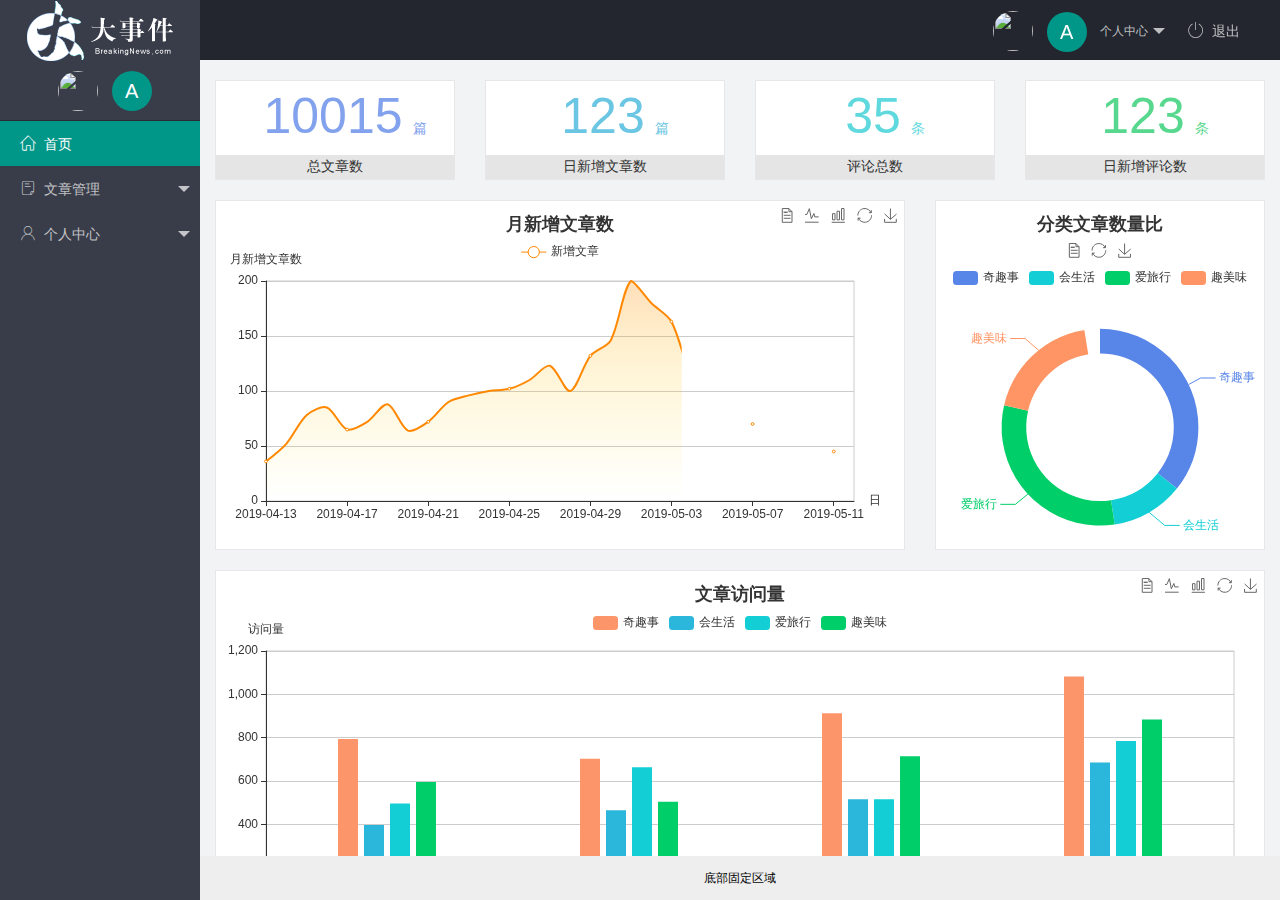
==== commit 512040d3: "完成个人中心模块" ====
--- a/index.html
+++ b/index.html
@@ -23,14 +23,14 @@
                     
                     <!-- 右侧导航栏上面头像 -->
                     <a href="javascript:;" class="userinfo">
-                        <!-- <img src="http://t.cn/RCzsdCq" class="layui-nav-img" />
-                        <span class="text-avatar">A</span> -->
+                        <img src="http://t.cn/RCzsdCq" class="layui-nav-img" />
+                        <span class="text-avatar">A</span>
                         个人中心
                     </a>
                     <dl class="layui-nav-child">
-                        <dd><a href="">基本资料</a></dd>
-                        <dd><a href="">更换头像</a></dd>
-                        <dd><a href="">重置密码</a></dd>
+                        <dd><a href="./user/user_info.html" target="fm">基本资料</a></dd>
+                        <dd><a href="./user/user_avatar.html" target="fm">更换头像</a></dd>
+                        <dd><a href="./user/user_pwd.html" target="fm">重置密码</a></dd>
                     </dl>
                 </li>
 
@@ -44,9 +44,9 @@
             <div class="layui-side-scroll">
                 <!-- 左侧侧边栏上面头像 -->
                 <div class="userinfo">
-                    <!-- <img src="http://t.cn/RCzsdCq" class="layui-nav-img" /> -->
-                    <!-- <span class="text-avatar">A</span> -->
-                    <span id="welcome">欢迎 ***</span>
+                    <img src="http://t.cn/RCzsdCq" class="layui-nav-img" /> 
+                     <span class="text-avatar">A</span>
+                    <span id="welcome"></span>
                 </div>
                 <!-- 左侧导航区域（可配合layui已有的垂直导航） -->
                 <ul class="layui-nav layui-nav-tree" lay-shrink="all">
@@ -64,9 +64,9 @@
                     <li class="layui-nav-item">
                         <a href="javascript:;"><span class="iconfont icon-user"></span>个人中心</a>
                         <dl class="layui-nav-child">
-                            <dd><a href="javascript:;"><i class="layui-icon layui-icon-app"></i>基本资料</a></dd>
-                            <dd><a href="javascript:;"><i class="layui-icon layui-icon-app"></i>更换头像</a></dd>
-                            <dd><a href="javascript:;"><i class="layui-icon layui-icon-app"></i>重置密码</a></dd>
+                            <dd><a href="/user/user_info.html" target="fm"><i class="layui-icon layui-icon-app"></i>基本资料</a></dd>
+                            <dd><a href="/user/user_avatar.html" target="fm"><i class="layui-icon layui-icon-app"></i>更换头像</a></dd>
+                            <dd><a href="./user/user_pwd.html" target="fm"><i class="layui-icon layui-icon-app"></i>重置密码</a></dd>
                         </dl>
                     </li>
                 </ul>
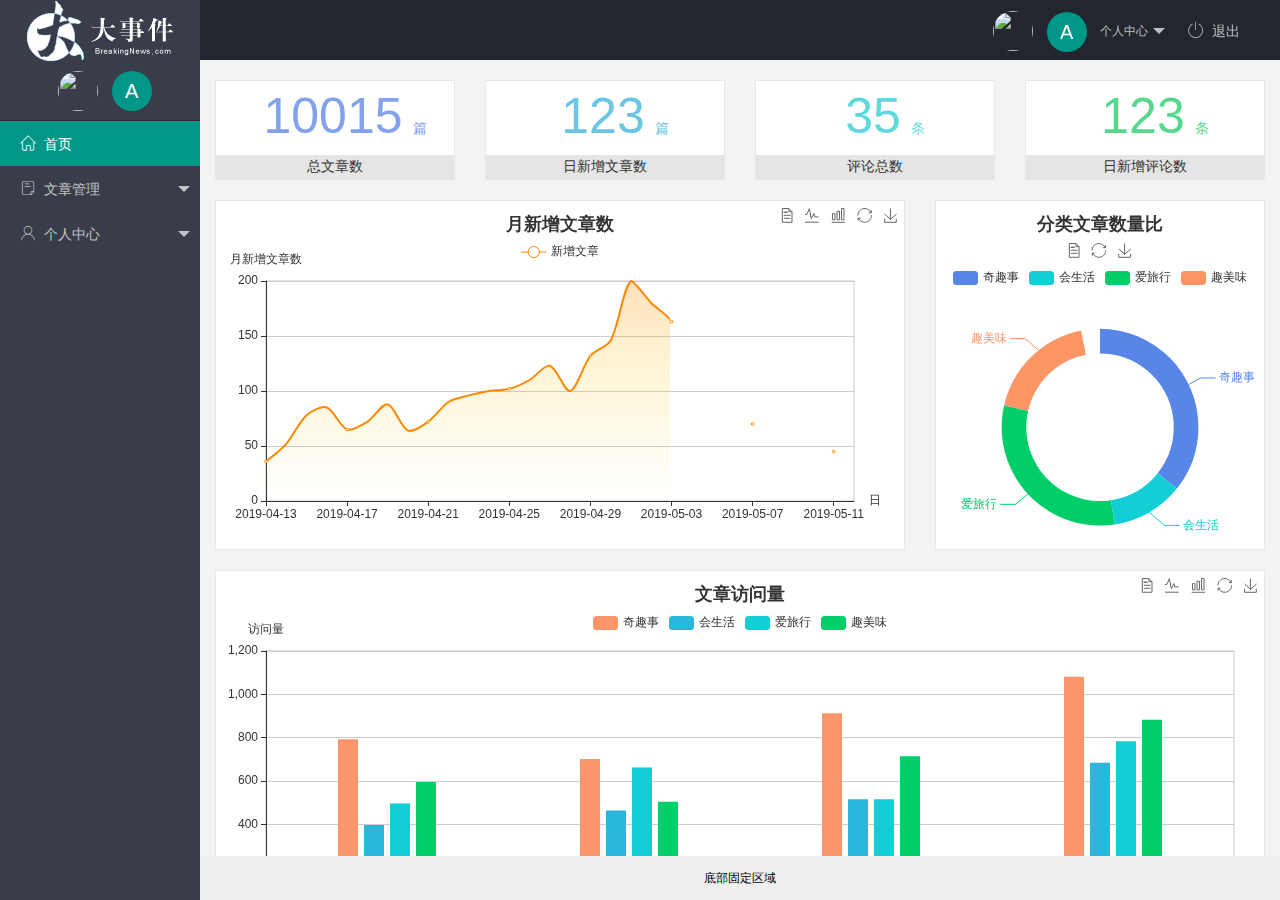
==== commit f56a0ac7: "完善article" ====
--- a/index.html
+++ b/index.html
@@ -20,17 +20,17 @@
 
             <ul class="layui-nav layui-layout-right">
                 <li class="layui-nav-item layui-hide layui-show-md-inline-block">
-                    
+
                     <!-- 右侧导航栏上面头像 -->
                     <a href="javascript:;" class="userinfo">
                         <img src="http://t.cn/RCzsdCq" class="layui-nav-img" />
                         <span class="text-avatar">A</span>
                         个人中心
                     </a>
-                    <dl class="layui-nav-child">
-                        <dd><a href="./user/user_info.html" target="fm">基本资料</a></dd>
-                        <dd><a href="./user/user_avatar.html" target="fm">更换头像</a></dd>
-                        <dd><a href="./user/user_pwd.html" target="fm">重置密码</a></dd>
+                    <dl class="layui-nav-child right-per">
+                        <dd><a href="./user/user_info.html" target="fm" class="right-per-info">基本资料</a></dd>
+                        <dd><a href="./user/user_avatar.html" target="fm" class="right-per-avatar">更换头像</a></dd>
+                        <dd><a href="./user/user_pwd.html" target="fm" class="right-per-repwd">重置密码</a></dd>
                     </dl>
                 </li>
 
@@ -44,8 +44,8 @@
             <div class="layui-side-scroll">
                 <!-- 左侧侧边栏上面头像 -->
                 <div class="userinfo">
-                    <img src="http://t.cn/RCzsdCq" class="layui-nav-img" /> 
-                     <span class="text-avatar">A</span>
+                    <img src="http://t.cn/RCzsdCq" class="layui-nav-img" />
+                    <span class="text-avatar">A</span>
                     <span id="welcome"></span>
                 </div>
                 <!-- 左侧导航区域（可配合layui已有的垂直导航） -->
@@ -56,17 +56,23 @@
                     <li class="layui-nav-item">
                         <a class="" href="javascript:;"><span class="iconfont icon-16"></span>文章管理</a>
                         <dl class="layui-nav-child">
-                            <dd><a href="javascript:;"><i class="layui-icon layui-icon-app"></i>文章类别</a></dd>
-                            <dd><a href="javascript:;"><i class="layui-icon layui-icon-app"></i>文章列表</a></dd>
-                            <dd><a href="javascript:;"><i class="layui-icon layui-icon-app"></i>发布文章</a></dd>
+                            <dd><a href="/article/art_cate.html" target="fm"><i
+                                        class="layui-icon layui-icon-app"></i>文章类别</a></dd>
+                            <dd id="change"><a href="/article/art_list.html" target="fm"><i
+                                        class="layui-icon layui-icon-app"></i>文章列表</a></dd>
+                            <dd><a href="/article/art_pub.html" target="fm"><i
+                                        class="layui-icon layui-icon-app"></i>发布文章</a></dd>
                         </dl>
                     </li>
-                    <li class="layui-nav-item">
+                    <li class="layui-nav-item left-per">
                         <a href="javascript:;"><span class="iconfont icon-user"></span>个人中心</a>
                         <dl class="layui-nav-child">
-                            <dd><a href="/user/user_info.html" target="fm"><i class="layui-icon layui-icon-app"></i>基本资料</a></dd>
-                            <dd><a href="/user/user_avatar.html" target="fm"><i class="layui-icon layui-icon-app"></i>更换头像</a></dd>
-                            <dd><a href="./user/user_pwd.html" target="fm"><i class="layui-icon layui-icon-app"></i>重置密码</a></dd>
+                            <dd><a href="/user/user_info.html" target="fm"><i
+                                        class="layui-icon layui-icon-app"></i>基本资料</a></dd>
+                            <dd><a href="/user/user_avatar.html" target="fm"><i
+                                        class="layui-icon layui-icon-app"></i>更换头像</a></dd>
+                            <dd><a href="./user/user_pwd.html" target="fm"><i
+                                        class="layui-icon layui-icon-app"></i>重置密码</a></dd>
                         </dl>
                     </li>
                 </ul>
@@ -86,10 +92,10 @@
     <script src="/assets/lib/layui/layui.all.js"></script>
     <!-- 导入 jQuery -->
     <script src="/assets/lib/jquery.js"></script>
-    
+
     <!-- 导入自己封装的 baseAPI -->
     <script src="/assets/js/baseAPI.js"></script>
-    
+
     <!-- 导入自己的 js 文件 -->
     <script src="/assets/js/index.js"></script>
 </body>
